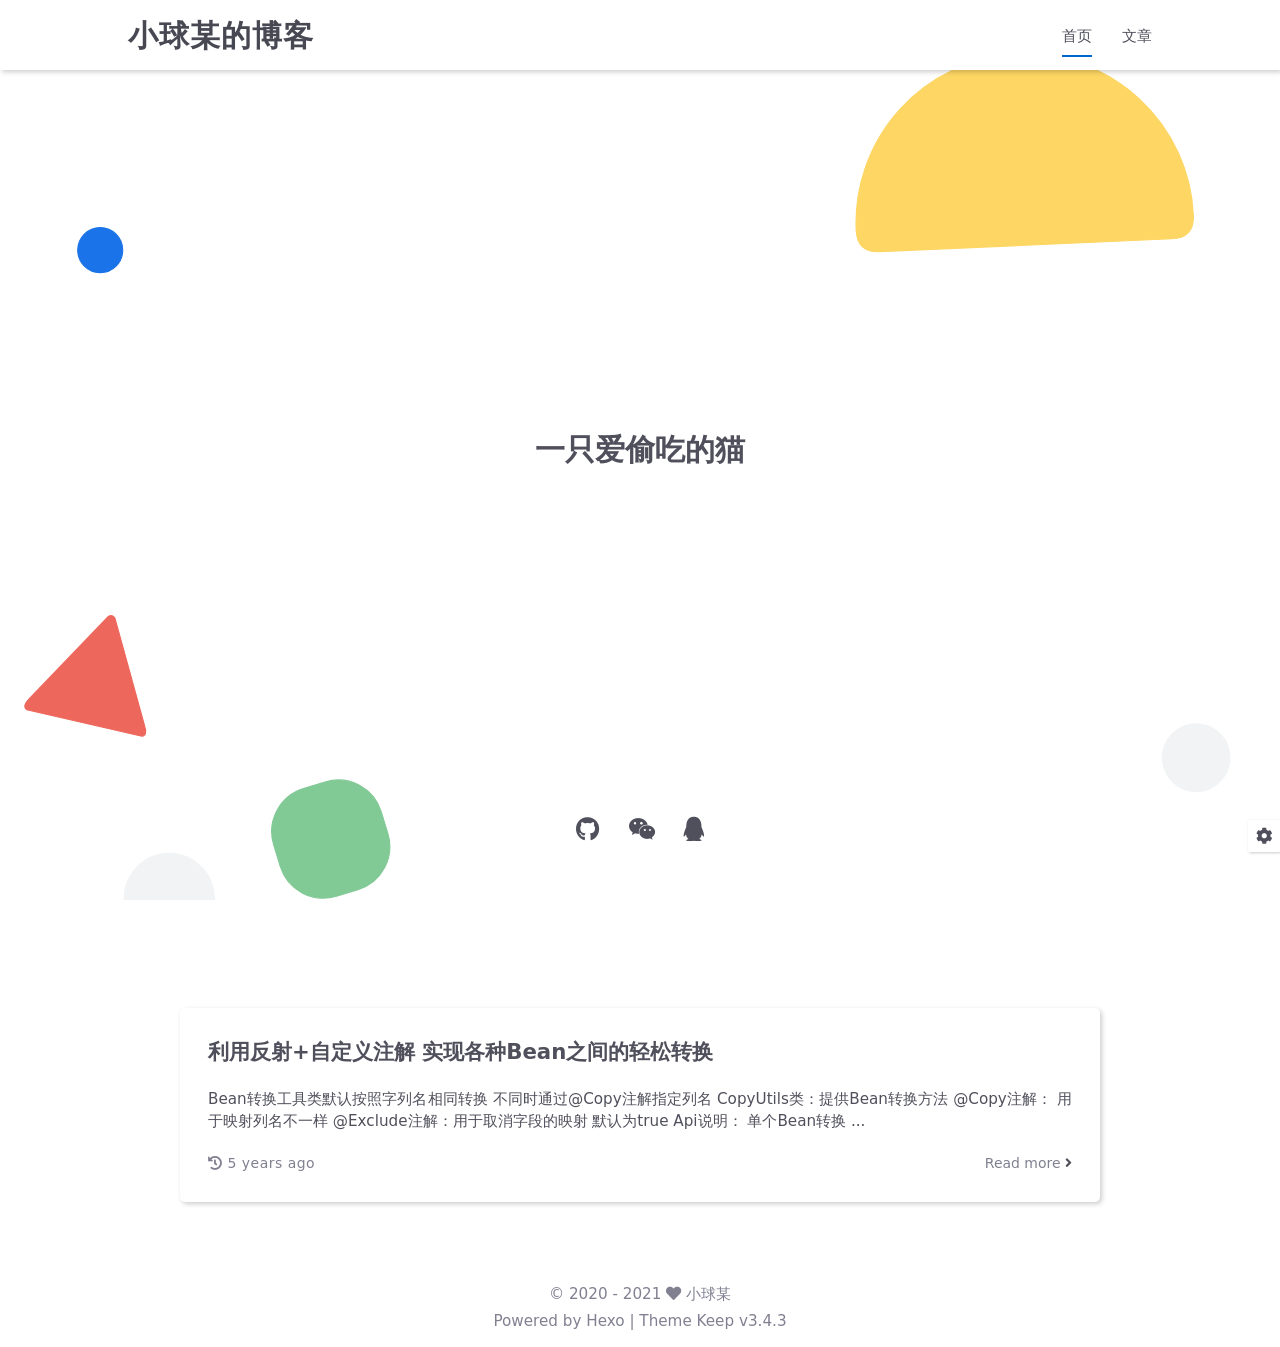
==== index.html @ 1d67d1b7 "Site updated: 2021-10-26 23:50:44" ====
<!DOCTYPE html>
<html lang="en">
<head>
    <meta charset="utf-8">
    <meta name="viewport" content="width=device-width, initial-scale=1, maximum-scale=1">
    <meta name="keywords" content="Hexo Theme Keep">
    <meta name="description" content="Hexo Theme Keep">
    <meta name="author" content="小球某">
    
    <title>
        
        小球某的博客
    </title>
    
<link rel="stylesheet" href="/css/style.css">

    <link rel="shortcut icon" href="/images/itang.svg">
    
<link rel="stylesheet" href="/css/font-awesome.min.css">

    <script id="hexo-configurations">
    let KEEP = window.KEEP || {};
    KEEP.hexo_config = {"hostname":"example.com","root":"/","language":"en"};
    KEEP.theme_config = {"toc":{"enable":false,"number":false,"expand_all":false,"init_open":false},"style":{"primary_color":"#0066CC","avatar":"/images/itang.svg","favicon":"/images/itang.svg","article_img_align":"left","left_side_width":"260px","content_max_width":"920px","hover":{"shadow":false,"scale":false},"first_screen":{"enable":true,"background_img":"/images/bg.svg","description":"一只爱偷吃的猫"},"scroll":{"progress_bar":{"enable":true},"percent":{"enable":true}}},"local_search":{"enable":false,"preload":false},"code_copy":{"enable":false,"style":"default"},"pjax":{"enable":false},"lazyload":{"enable":false},"version":"3.4.3"};
    KEEP.language_ago = {"second":"%s seconds ago","minute":"%s minutes ago","hour":"%s hours ago","day":"%s days ago","week":"%s weeks ago","month":"%s months ago","year":"%s years ago"};
  </script>
<meta name="generator" content="Hexo 5.4.0"></head>


<body>
<div class="progress-bar-container">
    
        <span class="scroll-progress-bar"></span>
    

    
</div>


<main class="page-container">

    
        <div class="first-screen-container flex-center fade-in-down-animation">
    <div class="content flex-center">
        <div class="description">
            一只爱偷吃的猫
        </div>
        
            <div class="s-icon-list">
                
                    
                        
                            <span class="s-icon-item github">
                                <a target="_blank" href="your GitHub URL">
                                    <i class="fab fa-github"></i>
                                </a>
                            </span>
                        
                    
                
                    
                        
                            <span class="s-icon-item weixin">
                                <a target="_blank" href="your WeChat QR-Code URL">
                                    <i class="fab fa-weixin"></i>
                                </a>
                            </span>
                        
                    
                
                    
                        
                            <span class="s-icon-item qq">
                                <a target="_blank" href="your QQ QR-Code URL">
                                    <i class="fab fa-qq"></i>
                                </a>
                            </span>
                        
                    
                
                    
                
                    
                
                    
                
                    
                
                    
                
            </div>
        
    </div>
</div>

    

    <div class="page-main-content">

        <div class="page-main-content-top">
            <header class="header-wrapper">

    <div class="header-content has-first-screen">
        <div class="left">
            
            <a class="logo-title" href="/">
                小球某的博客
            </a>
        </div>

        <div class="right">
            <div class="pc">
                <ul class="menu-list">
                    
                        <li class="menu-item">
                            <a class="active"
                               href="/"
                            >
                                首页
                            </a>
                        </li>
                    
                        <li class="menu-item">
                            <a class=""
                               href="/archives"
                            >
                                文章
                            </a>
                        </li>
                    
                    
                </ul>
            </div>
            <div class="mobile">
                
                <div class="icon-item menu-bar">
                    <div class="menu-bar-middle"></div>
                </div>
            </div>
        </div>
    </div>

    <div class="header-drawer">
        <ul class="drawer-menu-list">
            
                <li class="drawer-menu-item flex-center">
                    <a class="active"
                       href="/">首页</a>
                </li>
            
                <li class="drawer-menu-item flex-center">
                    <a class=""
                       href="/archives">文章</a>
                </li>
            
        </ul>
    </div>

    <div class="window-mask"></div>

</header>


        </div>

        <div class="page-main-content-middle">

            <div class="main-content">

                
                    <div class="home-content-container fade-in-down-animation">
    <ul class="home-article-list">
        
            <li class="home-article-item">

                

                <h3 class="home-article-title">
                    <a href="/2021/10/26/demo2/">
                        利用反射+自定义注解 实现各种Bean之间的轻松转换
                    </a>
                </h3>

                <div class="home-article-content markdown-body">
                    
                        Bean转换工具类默认按照字列名相同转换 不同时通过@Copy注解指定列名
CopyUtils类：提供Bean转换方法
@Copy注解： 用于映射列名不一样
@Exclude注解：用于取消字段的映射 默认为true

Api说明：
单个Bean转换 ...
                    
                </div>

                <div class="home-article-meta-info-container">
    <div class="home-article-meta-info">
        <span><i class="fas fa-history"></i>&nbsp;<span class="home-article-date" data-date="Tue Oct 26 2021 23:46:54 GMT+0800">2021-10-26</span></span>
        
        
    </div>

    <a href="/2021/10/26/demo2/">Read more&nbsp;<i class="fas fa-angle-right"></i></a>
</div>

            </li>
        
    </ul>

    <div class="home-paginator">
        <div class="paginator">
    

    
</div>

    </div>
</div>


                
            </div>

        </div>

        <div class="page-main-content-bottom">
            <footer class="footer">
    <div class="info-container">
        <div class="copyright-info info-item">
            &copy;
            
              <span>2020</span>
              -
            
            2021&nbsp;<i class="fas fa-heart icon-animate"></i>&nbsp;<a href="/">小球某</a>
        </div>
        
        <div class="theme-info info-item">
            Powered by <a target="_blank" href="https://hexo.io">Hexo</a>&nbsp;|&nbsp;Theme&nbsp;<a class="theme-version" target="_blank" href="https://github.com/XPoet/hexo-theme-keep">Keep v3.4.3</a>
        </div>
        
        
    </div>
</footer>

        </div>
    </div>

    

    <div class="right-bottom-side-tools">
        <div class="side-tools-container">
    <ul class="side-tools-list">
        <li class="tools-item tool-font-adjust-plus flex-center">
            <i class="fas fa-search-plus"></i>
        </li>

        <li class="tools-item tool-font-adjust-minus flex-center">
            <i class="fas fa-search-minus"></i>
        </li>

        <li class="tools-item tool-expand-width flex-center">
            <i class="fas fa-arrows-alt-h"></i>
        </li>

        <li class="tools-item tool-dark-light-toggle flex-center">
            <i class="fas fa-moon"></i>
        </li>

        <!-- rss -->
        

        

        <li class="tools-item tool-scroll-to-bottom flex-center">
            <i class="fas fa-arrow-down"></i>
        </li>
    </ul>

    <ul class="exposed-tools-list">
        <li class="tools-item tool-toggle-show flex-center">
            <i class="fas fa-cog fa-spin"></i>
        </li>
        
            <li class="tools-item tool-scroll-to-top flex-center">
                <i class="arrow-up fas fa-arrow-up"></i>
                <span class="percent"></span>
            </li>
        
    </ul>
</div>

    </div>

    

    <div class="image-viewer-container">
    <img src="">
</div>


    

</main>





<script src="/js/utils.js"></script>

<script src="/js/main.js"></script>

<script src="/js/header-shrink.js"></script>

<script src="/js/back2top.js"></script>

<script src="/js/dark-light-toggle.js"></script>








<div class="post-scripts">
    
</div>



</body>
</html>
---- css/style.css ----
:root {
  --background-color: #fff;
  --second-background-color: #f7f7f7;
  --primary-color: #06c;
  --first-text-color: #484853;
  --second-text-color: #4c4c57;
  --third-text-color: #808091;
  --fourth-text-color: #ededef;
  --default-text-color: #50505c;
  --border-color: #b3b3b3;
  --selection-color: #0075eb;
  --shadow-color: rgba(0,0,0,0.2);
  --shadow-hover-color: rgba(0,0,0,0.28);
  --scrollbar-color: #595967;
  --scroll-bar-bg-color: #e6e6e6;
  --link-color: #484853;
  --copyright-info-color: #c03;
  --avatar-background-color: #06c;
  --pjax-progress-bar-color: linear-gradient(45deg, #f10006, #ef5b00, #e59c01, #19ca05, #00cab5, #0264c8, #c303c3);
}
@media (prefers-color-scheme: light) {
  :root {
    --background-color: #fff;
    --second-background-color: #f7f7f7;
    --primary-color: #06c;
    --first-text-color: #484853;
    --second-text-color: #4c4c57;
    --third-text-color: #808091;
    --fourth-text-color: #ededef;
    --default-text-color: #50505c;
    --border-color: #b3b3b3;
    --selection-color: #0075eb;
    --shadow-color: rgba(0,0,0,0.2);
    --shadow-hover-color: rgba(0,0,0,0.28);
    --scrollbar-color: #595967;
    --scroll-bar-bg-color: #e6e6e6;
    --link-color: #484853;
    --copyright-info-color: #c03;
    --avatar-background-color: #06c;
    --pjax-progress-bar-color: linear-gradient(45deg, #f10006, #ef5b00, #e59c01, #19ca05, #00cab5, #0264c8, #c303c3);
  }
}
@media (prefers-color-scheme: dark) {
  :root {
    --background-color: #383940;
    --second-background-color: #32333a;
    --primary-color: #06c;
    --first-text-color: #d2d2d7;
    --second-text-color: #cbcbd1;
    --third-text-color: #9595a2;
    --fourth-text-color: #242429;
    --default-text-color: #bebec6;
    --border-color: #5c5e6a;
    --selection-color: #0075eb;
    --shadow-color: rgba(128,128,128,0.2);
    --shadow-hover-color: rgba(128,128,128,0.28);
    --scrollbar-color: #32333a;
    --scroll-bar-bg-color: #5c5e6a;
    --link-color: #c5c5cc;
    --copyright-info-color: #a30029;
    --avatar-background-color: #005cb8;
    --pjax-progress-bar-color: linear-gradient(45deg, #ea404a, #ea722f, #e9a71f, #67e559, #18ecec, #1b85f1, #ee1dee);
  }
}
.light-mode {
  --background-color: #fff;
  --second-background-color: #f7f7f7;
  --primary-color: #06c;
  --first-text-color: #484853;
  --second-text-color: #4c4c57;
  --third-text-color: #808091;
  --fourth-text-color: #ededef;
  --default-text-color: #50505c;
  --border-color: #b3b3b3;
  --selection-color: #0075eb;
  --shadow-color: rgba(0,0,0,0.2);
  --shadow-hover-color: rgba(0,0,0,0.28);
  --scrollbar-color: #595967;
  --scroll-bar-bg-color: #e6e6e6;
  --link-color: #484853;
  --copyright-info-color: #c03;
  --avatar-background-color: #06c;
  --pjax-progress-bar-color: linear-gradient(45deg, #f10006, #ef5b00, #e59c01, #19ca05, #00cab5, #0264c8, #c303c3);
}
.dark-mode {
  --background-color: #383940;
  --second-background-color: #32333a;
  --primary-color: #06c;
  --first-text-color: #d2d2d7;
  --second-text-color: #cbcbd1;
  --third-text-color: #9595a2;
  --fourth-text-color: #242429;
  --default-text-color: #bebec6;
  --border-color: #5c5e6a;
  --selection-color: #0075eb;
  --shadow-color: rgba(128,128,128,0.2);
  --shadow-hover-color: rgba(128,128,128,0.28);
  --scrollbar-color: #32333a;
  --scroll-bar-bg-color: #5c5e6a;
  --link-color: #c5c5cc;
  --copyright-info-color: #a30029;
  --avatar-background-color: #005cb8;
  --pjax-progress-bar-color: linear-gradient(45deg, #ea404a, #ea722f, #e9a71f, #67e559, #18ecec, #1b85f1, #ee1dee);
}
.fade-in-down-animation {
  animation-fill-mode: both;
  animation-duration: 1s;
  animation-name: fade-in-down;
}
.title-hover-animation {
  display: inline-block;
  position: relative;
  border-bottom: none;
  line-height: 1.3;
  vertical-align: top;
  color: var(--second-text-color);
}
.title-hover-animation::before {
  content: "";
  position: absolute;
  width: 100%;
  height: 2px;
  bottom: -4px;
  left: 0;
  background-color: var(--second-text-color);
  visibility: hidden;
  transform: scaleX(0);
  transition-property: color, background, box-shadow, border-color, visibility, transform;
  transition-delay: 0s, 0s, 0s, 0s, 0s, 0s;
  transition-duration: 0.2s, 0.2s, 0.2s, 0.2s, 0.2s, 0.2s;
  transition-timing-function: ease, ease, ease, ease, ease-in-out, ease-in-out;
}
.title-hover-animation:hover::before {
  visibility: visible;
  transform: scaleX(1);
}
@-moz-keyframes fade-in-down {
  0% {
    opacity: 0;
    transform: translateY(-50px);
  }
  100% {
    opacity: 1;
    transform: translateY(0);
  }
}
@-webkit-keyframes fade-in-down {
  0% {
    opacity: 0;
    transform: translateY(-50px);
  }
  100% {
    opacity: 1;
    transform: translateY(0);
  }
}
@-o-keyframes fade-in-down {
  0% {
    opacity: 0;
    transform: translateY(-50px);
  }
  100% {
    opacity: 1;
    transform: translateY(0);
  }
}
@keyframes fade-in-down {
  0% {
    opacity: 0;
    transform: translateY(-50px);
  }
  100% {
    opacity: 1;
    transform: translateY(0);
  }
}
@-moz-keyframes icon-animate {
  0%, 100% {
    transform: scale(1);
  }
  10%, 30% {
    transform: scale(0.88);
  }
  20%, 40%, 60%, 80% {
    transform: scale(1.08);
  }
  50%, 70% {
    transform: scale(1.08);
  }
}
@-webkit-keyframes icon-animate {
  0%, 100% {
    transform: scale(1);
  }
  10%, 30% {
    transform: scale(0.88);
  }
  20%, 40%, 60%, 80% {
    transform: scale(1.08);
  }
  50%, 70% {
    transform: scale(1.08);
  }
}
@-o-keyframes icon-animate {
  0%, 100% {
    transform: scale(1);
  }
  10%, 30% {
    transform: scale(0.88);
  }
  20%, 40%, 60%, 80% {
    transform: scale(1.08);
  }
  50%, 70% {
    transform: scale(1.08);
  }
}
@keyframes icon-animate {
  0%, 100% {
    transform: scale(1);
  }
  10%, 30% {
    transform: scale(0.88);
  }
  20%, 40%, 60%, 80% {
    transform: scale(1.08);
  }
  50%, 70% {
    transform: scale(1.08);
  }
}
* {
  transition-property: color, background, box-shadow, border-color;
  transition-delay: 0s, 0s, 0s, 0s;
  transition-duration: 0.2s, 0.2s, 0.2s, 0.2s;
  transition-timing-function: ease, ease, ease, ease;
}
*::-webkit-scrollbar {
  width: 6px;
  height: 6px;
  transition: all 0.2s ease;
}
*::-webkit-scrollbar-thumb {
  background: var(--scrollbar-color);
  border-radius: 1px;
}
*::-webkit-scrollbar-track {
  background: var(--scroll-bar-bg-color);
}
html,
body {
  position: relative;
  width: 100%;
  height: 100%;
  margin: 0;
  padding: 0;
  color: var(--default-text-color);
  background: var(--background-color);
  font-family: Optima-Regular, Optima, -apple-system, system-ui, Segoe UI, Roboto, Ubuntu, Cantarell, Noto Sans, sans-serif, BlinkMacSystemFont, Helvetica Neue, PingFang SC, Hiragino Sans GB, Microsoft YaHei, Arial;
  font-weight: 400;
  font-size: 15.2px;
  line-height: 22px;
}
html::-webkit-scrollbar,
body::-webkit-scrollbar {
  width: 8px;
  height: 8px;
}
@media (max-width: 780px) {
  html,
  body {
    font-size: 14.591999999999999px;
    line-height: 21.119999999999997px;
  }
}
@media (max-width: 500px) {
  html,
  body {
    font-size: 13.68px;
    line-height: 19.8px;
  }
}
::selection {
  background: var(--selection-color);
  color: #fff;
}
ul,
ol,
li {
  padding: 0;
  margin: 0;
  list-style: none;
}
a {
  text-decoration: none;
  color: var(--default-text-color);
}
a i,
a span {
  color: var(--default-text-color);
}
a:hover,
a:active {
  text-decoration: none !important;
  color: var(--primary-color);
}
a:hover i,
a:active i,
a:hover span,
a:active span {
  color: var(--primary-color);
}
img[lazyload] {
  padding: 10px;
  margin: 20px auto !important;
  cursor: not-allowed;
  pointer-events: none;
}
button {
  padding: 0;
  margin: 0;
  border: 0;
  outline: none;
  cursor: pointer;
  background: transparent;
}
.btn {
  display: inline-block;
  position: relative;
  text-align: center;
  cursor: pointer;
  white-space: nowrap;
  border-radius: 5px;
  padding: 8px 16px;
  background: var(--background-color);
  box-shadow: 2px 2px 5px var(--shadow-color);
  transition-property: color, background, box-shadow, border-color, transform;
  transition-delay: 0s, 0s, 0s, 0s, 0s;
  transition-duration: 0.2s, 0.2s, 0.2s, 0.2s, 0.2s;
  transition-timing-function: ease, ease, ease, ease, linear;
}
.btn:hover {
  color: var(--background-color);
  background: var(--primary-color);
}
.flex-center {
  display: flex;
  justify-content: center;
  align-items: center;
}
.clear {
  clear: both;
}
.markdown-body {
  font-size: 1rem;
}
.markdown-body blockquote {
  box-sizing: border-box;
  border-left: 5px solid var(--default-text-color);
  margin: 20px 0;
  color: var(--default-text-color);
  background: var(--second-background-color);
}
.markdown-body blockquote p,
.markdown-body blockquote ul,
.markdown-body blockquote ol {
  padding: 5px 5px 5px 10px;
}
.markdown-body p {
  line-height: 2;
  color: var(--default-text-color);
}
.markdown-body a {
  position: relative;
  outline: 0;
  text-decoration: none;
  overflow-wrap: break-word;
  cursor: pointer;
  border-bottom: 1px solid var(--third-text-color);
  box-sizing: border-box;
  padding-bottom: 2px;
}
.markdown-body a .fas,
.markdown-body a .far,
.markdown-body a fab {
  margin: 0 2px 0 6px;
  position: relative;
  color: var(--third-text-color);
  font-size: 0.88rem;
}
.markdown-body a:hover {
  text-decoration: underline;
}
.markdown-body a:hover::after {
  background: var(--primary-color);
}
.markdown-body strong {
  color: var(--default-text-color);
}
.markdown-body em {
  color: var(--default-text-color);
}
.markdown-body ul > li,
.markdown-body ol > li {
  margin-left: 16px;
  line-height: 2rem;
}
.markdown-body ul li {
  list-style: disc;
}
.markdown-body ul li ul li {
  list-style: circle;
}
.markdown-body ul li ul li ul li {
  list-style: square;
}
.markdown-body ol li {
  list-style: decimal;
}
.markdown-body ol li ol li {
  list-style: upper-alpha;
}
.markdown-body ol li ol li ol li {
  list-style: upper-roman;
}
.markdown-body li {
  color: var(--default-text-color);
}
.markdown-body h1,
.markdown-body h2,
.markdown-body h3,
.markdown-body h4,
.markdown-body h5,
.markdown-body h6 {
  color: var(--second-text-color);
  line-height: 1.5;
}
@media (max-width: 780px) {
  .markdown-body h1,
  .markdown-body h2,
  .markdown-body h3,
  .markdown-body h4,
  .markdown-body h5,
  .markdown-body h6 {
    line-height: 1.25;
  }
}
.markdown-body h1 {
  font-size: 1.8rem;
  font-weight: 600;
}
@media (max-width: 780px) {
  .markdown-body h1 {
    font-size: 1.7rem;
  }
}
.markdown-body h2 {
  font-size: 1.7rem;
  font-weight: 600;
}
@media (max-width: 780px) {
  .markdown-body h2 {
    font-size: 1.6rem;
  }
}
.markdown-body h3 {
  font-size: 1.6rem;
  font-weight: 550;
}
@media (max-width: 780px) {
  .markdown-body h3 {
    font-size: 1.5rem;
  }
}
.markdown-body h4 {
  font-size: 1.5rem;
  font-weight: 550;
}
@media (max-width: 780px) {
  .markdown-body h4 {
    font-size: 1.4rem;
  }
}
.markdown-body h5 {
  font-size: 1.28rem;
  font-weight: 500;
}
@media (max-width: 780px) {
  .markdown-body h5 {
    font-size: 1.18rem;
  }
}
.markdown-body h6 {
  font-size: 1.2rem;
  font-weight: 500;
  line-height: 1.2;
}
@media (max-width: 780px) {
  .markdown-body h6 {
    font-size: 1.1rem;
    line-height: 1.1;
  }
}
.markdown-body img {
  box-sizing: border-box;
  max-width: 100%;
  cursor: zoom-in;
  display: block;
  box-shadow: 0 0 2px var(--shadow-color);
  transition-property: color, background, box-shadow, border-color, padding, margin;
  transition-delay: 0s, 0s, 0s, 0s, 0s, 0s;
  transition-duration: 0.2s, 0.2s, 0.2s, 0.2s, 0.2s, 0.2s;
  transition-timing-function: ease, ease, ease, ease, linear, linear;
  margin: 10px 0 2px;
}
.markdown-body > table {
  border-spacing: 0;
  border-collapse: collapse;
  width: 100%;
  overflow: auto;
}
.markdown-body > table td,
.markdown-body > table th {
  padding: 0;
}
.markdown-body > table th {
  font-weight: 600;
}
.markdown-body > table td,
.markdown-body > table th {
  padding: 6px 13px;
  border: 1px solid var(--border-color);
}
.markdown-body > table tr {
  background-color: var(--background-color);
  border: 1px solid var(--fourth-text-color);
}
.markdown-body > table tr:nth-child(2n) {
  background-color: var(--second-background-color);
}
:root {
  --background-color: #fff;
  --second-background-color: #f7f7f7;
  --primary-color: #06c;
  --first-text-color: #484853;
  --second-text-color: #4c4c57;
  --third-text-color: #808091;
  --fourth-text-color: #ededef;
  --default-text-color: #50505c;
  --border-color: #b3b3b3;
  --selection-color: #0075eb;
  --shadow-color: rgba(0,0,0,0.2);
  --shadow-hover-color: rgba(0,0,0,0.28);
  --scrollbar-color: #595967;
  --scroll-bar-bg-color: #e6e6e6;
  --link-color: #484853;
  --copyright-info-color: #c03;
  --avatar-background-color: #06c;
  --pjax-progress-bar-color: linear-gradient(45deg, #f10006, #ef5b00, #e59c01, #19ca05, #00cab5, #0264c8, #c303c3);
}
@media (prefers-color-scheme: light) {
  :root {
    --background-color: #fff;
    --second-background-color: #f7f7f7;
    --primary-color: #06c;
    --first-text-color: #484853;
    --second-text-color: #4c4c57;
    --third-text-color: #808091;
    --fourth-text-color: #ededef;
    --default-text-color: #50505c;
    --border-color: #b3b3b3;
    --selection-color: #0075eb;
    --shadow-color: rgba(0,0,0,0.2);
    --shadow-hover-color: rgba(0,0,0,0.28);
    --scrollbar-color: #595967;
    --scroll-bar-bg-color: #e6e6e6;
    --link-color: #484853;
    --copyright-info-color: #c03;
    --avatar-background-color: #06c;
    --pjax-progress-bar-color: linear-gradient(45deg, #f10006, #ef5b00, #e59c01, #19ca05, #00cab5, #0264c8, #c303c3);
  }
}
@media (prefers-color-scheme: dark) {
  :root {
    --background-color: #383940;
    --second-background-color: #32333a;
    --primary-color: #06c;
    --first-text-color: #d2d2d7;
    --second-text-color: #cbcbd1;
    --third-text-color: #9595a2;
    --fourth-text-color: #242429;
    --default-text-color: #bebec6;
    --border-color: #5c5e6a;
    --selection-color: #0075eb;
    --shadow-color: rgba(128,128,128,0.2);
    --shadow-hover-color: rgba(128,128,128,0.28);
    --scrollbar-color: #32333a;
    --scroll-bar-bg-color: #5c5e6a;
    --link-color: #c5c5cc;
    --copyright-info-color: #a30029;
    --avatar-background-color: #005cb8;
    --pjax-progress-bar-color: linear-gradient(45deg, #ea404a, #ea722f, #e9a71f, #67e559, #18ecec, #1b85f1, #ee1dee);
  }
}
.light-mode {
  --background-color: #fff;
  --second-background-color: #f7f7f7;
  --primary-color: #06c;
  --first-text-color: #484853;
  --second-text-color: #4c4c57;
  --third-text-color: #808091;
  --fourth-text-color: #ededef;
  --default-text-color: #50505c;
  --border-color: #b3b3b3;
  --selection-color: #0075eb;
  --shadow-color: rgba(0,0,0,0.2);
  --shadow-hover-color: rgba(0,0,0,0.28);
  --scrollbar-color: #595967;
  --scroll-bar-bg-color: #e6e6e6;
  --link-color: #484853;
  --copyright-info-color: #c03;
  --avatar-background-color: #06c;
  --pjax-progress-bar-color: linear-gradient(45deg, #f10006, #ef5b00, #e59c01, #19ca05, #00cab5, #0264c8, #c303c3);
}
.dark-mode {
  --background-color: #383940;
  --second-background-color: #32333a;
  --primary-color: #06c;
  --first-text-color: #d2d2d7;
  --second-text-color: #cbcbd1;
  --third-text-color: #9595a2;
  --fourth-text-color: #242429;
  --default-text-color: #bebec6;
  --border-color: #5c5e6a;
  --selection-color: #0075eb;
  --shadow-color: rgba(128,128,128,0.2);
  --shadow-hover-color: rgba(128,128,128,0.28);
  --scrollbar-color: #32333a;
  --scroll-bar-bg-color: #5c5e6a;
  --link-color: #c5c5cc;
  --copyright-info-color: #a30029;
  --avatar-background-color: #005cb8;
  --pjax-progress-bar-color: linear-gradient(45deg, #ea404a, #ea722f, #e9a71f, #67e559, #18ecec, #1b85f1, #ee1dee);
}
:root {
  --code-foreground: #535360;
  --code-background: #f2f2f2;
  --highlight-background: #fafafa;
  --highlight-foreground: #535360;
  --highlight-comment: #8e908c;
  --highlight-red: #c82829;
  --highlight-orange: #f5871f;
  --highlight-yellow: #eab700;
  --highlight-green: #718c00;
  --highlight-aqua: #3e999f;
  --highlight-blue: #4271ae;
  --highlight-purple: #8959a8;
  --highlight-gutter-color: #585865;
  --highlight-gutter-bg-color: #f2f2f2;
}
@media (prefers-color-scheme: light) {
  :root {
    --code-foreground: #535360;
    --code-background: #f2f2f2;
    --highlight-background: #fafafa;
    --highlight-foreground: #535360;
    --highlight-comment: #8e908c;
    --highlight-red: #c82829;
    --highlight-orange: #f5871f;
    --highlight-yellow: #eab700;
    --highlight-green: #718c00;
    --highlight-aqua: #3e999f;
    --highlight-blue: #4271ae;
    --highlight-purple: #8959a8;
    --highlight-gutter-color: #585865;
    --highlight-gutter-bg-color: #f2f2f2;
  }
}
@media (prefers-color-scheme: dark) {
  :root {
    --code-foreground: #bfbfc7;
    --code-background: #32333a;
    --highlight-background: #34343b;
    --highlight-foreground: #bfbfc7;
    --highlight-comment: #969896;
    --highlight-red: #c66;
    --highlight-orange: #de935f;
    --highlight-yellow: #f0c674;
    --highlight-green: #b5bd68;
    --highlight-aqua: #8abeb7;
    --highlight-blue: #81a2be;
    --highlight-purple: #b294bb;
    --highlight-gutter-color: #c1c1c9;
    --highlight-gutter-bg-color: #32333a;
  }
}
.light-mode {
  --code-foreground: #535360;
  --code-background: #f2f2f2;
  --highlight-background: #fafafa;
  --highlight-foreground: #535360;
  --highlight-comment: #8e908c;
  --highlight-red: #c82829;
  --highlight-orange: #f5871f;
  --highlight-yellow: #eab700;
  --highlight-green: #718c00;
  --highlight-aqua: #3e999f;
  --highlight-blue: #4271ae;
  --highlight-purple: #8959a8;
  --highlight-gutter-color: #585865;
  --highlight-gutter-bg-color: #f2f2f2;
}
.dark-mode {
  --code-foreground: #bfbfc7;
  --code-background: #32333a;
  --highlight-background: #34343b;
  --highlight-foreground: #bfbfc7;
  --highlight-comment: #969896;
  --highlight-red: #c66;
  --highlight-orange: #de935f;
  --highlight-yellow: #f0c674;
  --highlight-green: #b5bd68;
  --highlight-aqua: #8abeb7;
  --highlight-blue: #81a2be;
  --highlight-purple: #b294bb;
  --highlight-gutter-color: #c1c1c9;
  --highlight-gutter-bg-color: #32333a;
}
pre,
.highlight {
  overflow: auto;
  margin: 20px 0;
  padding: 0;
  font-size: 0.96rem;
  line-height: 1.5rem;
  color: var(--highlight-foreground);
  background: var(--highlight-background);
}
pre,
code {
  font-family: "Source Code Pro", consolas, Menlo;
}
code {
  padding: 5px;
  word-wrap: break-word;
  border-radius: 2px;
  font-size: 0.96rem;
  color: var(--code-foreground);
  background: var(--code-background);
}
pre {
  padding: 10px;
}
pre code {
  padding: 0;
  color: var(--highlight-foreground);
  background: none;
  text-shadow: none;
}
.highlight {
  border-radius: 1px;
}
.highlight pre {
  border: none;
  margin: 0;
  padding: 10px 0;
}
.highlight table {
  margin: 0;
  width: auto;
  border: none;
  border-spacing: unset;
}
.highlight td {
  border: none;
  padding: 0;
}
.highlight figcaption {
  font-size: 1rem;
  color: var(--highlight-foreground);
  line-height: 1rem;
  margin-bottom: 1rem;
}
.highlight figcaption a {
  float: right;
  color: var(--highlight-foreground);
}
.highlight figcaption a:hover {
  border-bottom-color: var(--highlight-foreground);
}
.highlight .gutter pre {
  padding-left: 10px;
  padding-right: 10px;
  color: var(--highlight-gutter-color);
  text-align: center;
  background-color: var(--highlight-gutter-bg-color);
}
.highlight .code pre {
  width: 100%;
  padding-left: 10px;
  padding-right: 10px;
  background-color: var(--highlight-background);
}
.highlight .line {
  height: 20px;
  color: var(--default-text-color);
}
.highlight .line .attr {
  color: var(--default-text-color);
}
.highlight .line .string {
  color: var(--default-text-color);
}
.gutter {
  -webkit-user-select: none;
  -moz-user-select: none;
  -ms-user-select: none;
  user-select: none;
}
.gist table {
  width: auto;
}
.gist table td {
  border: none;
}
pre .deletion {
  background: var(--highlight-deletion);
}
pre .addition {
  background: var(--highlight-addition);
}
pre .meta {
  color: var(--highlight-purple);
}
pre .comment {
  color: var(--highlight-comment);
}
pre .variable,
pre .attribute,
pre .tag,
pre .regexp,
pre .ruby .constant,
pre .xml .tag .title,
pre .xml .pi,
pre .xml .doctype,
pre .html .doctype,
pre .css .id,
pre .css .class,
pre .css .pseudo {
  color: var(--highlight-red);
}
pre .number,
pre .preprocessor,
pre .built_in,
pre .literal,
pre .params,
pre .constant,
pre .command {
  color: var(--highlight-orange);
}
pre .ruby .class .title,
pre .css .rules .attribute,
pre .string,
pre .value,
pre .inheritance,
pre .header,
pre .ruby .symbol,
pre .xml .cdata,
pre .special,
pre .number,
pre .formula {
  color: var(--highlight-green);
}
pre .title,
pre .css .hexcolor {
  color: var(--highlight-aqua);
}
pre .function,
pre .python .decorator,
pre .python .title,
pre .ruby .function .title,
pre .ruby .title .keyword,
pre .perl .sub,
pre .javascript .title,
pre .coffeescript .title {
  color: var(--highlight-blue);
}
pre .keyword,
pre .javascript .function {
  color: var(--highlight-purple);
}
.highlight-container {
  position: relative;
}
.highlight-container:hover .copy-btn,
.highlight-container .copy-btn:focus {
  opacity: 1;
}
.copy-btn {
  cursor: pointer;
  display: inline-block;
  font-weight: bold;
  line-height: 1.8;
  opacity: 0;
  outline: 0;
  padding: 2px 6px;
  position: absolute;
  vertical-align: middle;
  white-space: nowrap;
  font-size: 1rem;
  color: var(--default-text-color);
  -moz-user-select: none;
  -ms-user-select: none;
  -webkit-user-select: none;
  user-select: none;
  transition-property: color, background, box-shadow, border-color, opacity;
  transition-delay: 0s, 0s, 0s, 0s, 0s;
  transition-duration: 0.2s, 0.2s, 0.2s, 0.2s, 0.2s;
  transition-timing-function: ease, ease, ease, ease, ease-in-out;
  background: var(--background-color);
  border: 0;
  right: 0;
  top: 0;
}
:root {
  --background-color: #fff;
  --second-background-color: #f7f7f7;
  --primary-color: #06c;
  --first-text-color: #484853;
  --second-text-color: #4c4c57;
  --third-text-color: #808091;
  --fourth-text-color: #ededef;
  --default-text-color: #50505c;
  --border-color: #b3b3b3;
  --selection-color: #0075eb;
  --shadow-color: rgba(0,0,0,0.2);
  --shadow-hover-color: rgba(0,0,0,0.28);
  --scrollbar-color: #595967;
  --scroll-bar-bg-color: #e6e6e6;
  --link-color: #484853;
  --copyright-info-color: #c03;
  --avatar-background-color: #06c;
  --pjax-progress-bar-color: linear-gradient(45deg, #f10006, #ef5b00, #e59c01, #19ca05, #00cab5, #0264c8, #c303c3);
}
@media (prefers-color-scheme: light) {
  :root {
    --background-color: #fff;
    --second-background-color: #f7f7f7;
    --primary-color: #06c;
    --first-text-color: #484853;
    --second-text-color: #4c4c57;
    --third-text-color: #808091;
    --fourth-text-color: #ededef;
    --default-text-color: #50505c;
    --border-color: #b3b3b3;
    --selection-color: #0075eb;
    --shadow-color: rgba(0,0,0,0.2);
    --shadow-hover-color: rgba(0,0,0,0.28);
    --scrollbar-color: #595967;
    --scroll-bar-bg-color: #e6e6e6;
    --link-color: #484853;
    --copyright-info-color: #c03;
    --avatar-background-color: #06c;
    --pjax-progress-bar-color: linear-gradient(45deg, #f10006, #ef5b00, #e59c01, #19ca05, #00cab5, #0264c8, #c303c3);
  }
}
@media (prefers-color-scheme: dark) {
  :root {
    --background-color: #383940;
    --second-background-color: #32333a;
    --primary-color: #06c;
    --first-text-color: #d2d2d7;
    --second-text-color: #cbcbd1;
    --third-text-color: #9595a2;
    --fourth-text-color: #242429;
    --default-text-color: #bebec6;
    --border-color: #5c5e6a;
    --selection-color: #0075eb;
    --shadow-color: rgba(128,128,128,0.2);
    --shadow-hover-color: rgba(128,128,128,0.28);
    --scrollbar-color: #32333a;
    --scroll-bar-bg-color: #5c5e6a;
    --link-color: #c5c5cc;
    --copyright-info-color: #a30029;
    --avatar-background-color: #005cb8;
    --pjax-progress-bar-color: linear-gradient(45deg, #ea404a, #ea722f, #e9a71f, #67e559, #18ecec, #1b85f1, #ee1dee);
  }
}
.light-mode {
  --background-color: #fff;
  --second-background-color: #f7f7f7;
  --primary-color: #06c;
  --first-text-color: #484853;
  --second-text-color: #4c4c57;
  --third-text-color: #808091;
  --fourth-text-color: #ededef;
  --default-text-color: #50505c;
  --border-color: #b3b3b3;
  --selection-color: #0075eb;
  --shadow-color: rgba(0,0,0,0.2);
  --shadow-hover-color: rgba(0,0,0,0.28);
  --scrollbar-color: #595967;
  --scroll-bar-bg-color: #e6e6e6;
  --link-color: #484853;
  --copyright-info-color: #c03;
  --avatar-background-color: #06c;
  --pjax-progress-bar-color: linear-gradient(45deg, #f10006, #ef5b00, #e59c01, #19ca05, #00cab5, #0264c8, #c303c3);
}
.dark-mode {
  --background-color: #383940;
  --second-background-color: #32333a;
  --primary-color: #06c;
  --first-text-color: #d2d2d7;
  --second-text-color: #cbcbd1;
  --third-text-color: #9595a2;
  --fourth-text-color: #242429;
  --default-text-color: #bebec6;
  --border-color: #5c5e6a;
  --selection-color: #0075eb;
  --shadow-color: rgba(128,128,128,0.2);
  --shadow-hover-color: rgba(128,128,128,0.28);
  --scrollbar-color: #32333a;
  --scroll-bar-bg-color: #5c5e6a;
  --link-color: #c5c5cc;
  --copyright-info-color: #a30029;
  --avatar-background-color: #005cb8;
  --pjax-progress-bar-color: linear-gradient(45deg, #ea404a, #ea722f, #e9a71f, #67e559, #18ecec, #1b85f1, #ee1dee);
}
:root {
  --code-foreground: #535360;
  --code-background: #f2f2f2;
  --highlight-background: #fafafa;
  --highlight-foreground: #535360;
  --highlight-comment: #8e908c;
  --highlight-red: #c82829;
  --highlight-orange: #f5871f;
  --highlight-yellow: #eab700;
  --highlight-green: #718c00;
  --highlight-aqua: #3e999f;
  --highlight-blue: #4271ae;
  --highlight-purple: #8959a8;
  --highlight-gutter-color: #585865;
  --highlight-gutter-bg-color: #f2f2f2;
}
@media (prefers-color-scheme: light) {
  :root {
    --code-foreground: #535360;
    --code-background: #f2f2f2;
    --highlight-background: #fafafa;
    --highlight-foreground: #535360;
    --highlight-comment: #8e908c;
    --highlight-red: #c82829;
    --highlight-orange: #f5871f;
    --highlight-yellow: #eab700;
    --highlight-green: #718c00;
    --highlight-aqua: #3e999f;
    --highlight-blue: #4271ae;
    --highlight-purple: #8959a8;
    --highlight-gutter-color: #585865;
    --highlight-gutter-bg-color: #f2f2f2;
  }
}
@media (prefers-color-scheme: dark) {
  :root {
    --code-foreground: #bfbfc7;
    --code-background: #32333a;
    --highlight-background: #34343b;
    --highlight-foreground: #bfbfc7;
    --highlight-comment: #969896;
    --highlight-red: #c66;
    --highlight-orange: #de935f;
    --highlight-yellow: #f0c674;
    --highlight-green: #b5bd68;
    --highlight-aqua: #8abeb7;
    --highlight-blue: #81a2be;
    --highlight-purple: #b294bb;
    --highlight-gutter-color: #c1c1c9;
    --highlight-gutter-bg-color: #32333a;
  }
}
.light-mode {
  --code-foreground: #535360;
  --code-background: #f2f2f2;
  --highlight-background: #fafafa;
  --highlight-foreground: #535360;
  --highlight-comment: #8e908c;
  --highlight-red: #c82829;
  --highlight-orange: #f5871f;
  --highlight-yellow: #eab700;
  --highlight-green: #718c00;
  --highlight-aqua: #3e999f;
  --highlight-blue: #4271ae;
  --highlight-purple: #8959a8;
  --highlight-gutter-color: #585865;
  --highlight-gutter-bg-color: #f2f2f2;
}
.dark-mode {
  --code-foreground: #bfbfc7;
  --code-background: #32333a;
  --highlight-background: #34343b;
  --highlight-foreground: #bfbfc7;
  --highlight-comment: #969896;
  --highlight-red: #c66;
  --highlight-orange: #de935f;
  --highlight-yellow: #f0c674;
  --highlight-green: #b5bd68;
  --highlight-aqua: #8abeb7;
  --highlight-blue: #81a2be;
  --highlight-purple: #b294bb;
  --highlight-gutter-color: #c1c1c9;
  --highlight-gutter-bg-color: #32333a;
}
.page-container {
  position: relative;
  box-sizing: border-box;
  width: 100%;
  height: auto;
  background: var(--background-color);
  transition-property: color, background, box-shadow, border-color, padding-left;
  transition-delay: 0s, 0s, 0s, 0s, 0s;
  transition-duration: 0.2s, 0.2s, 0.2s, 0.2s, 0.3s;
  transition-timing-function: ease, ease, ease, ease, ease-out;
}
@media (max-width: 780px) {
  .page-container {
    padding-left: 0 !important;
  }
}
.page-container .page-main-content {
  padding-top: 70px;
  position: relative;
}
.header-shrink .page-container .page-main-content {
  padding-top: 50.4px;
}
@media (max-width: 780px) {
  .header-shrink .page-container .page-main-content {
    padding-top: 45.36px;
  }
}
@media (max-width: 500px) {
  .header-shrink .page-container .page-main-content {
    padding-top: 40.32px;
  }
}
@media (max-width: 780px) {
  .page-container .page-main-content {
    padding-top: 63px;
  }
}
@media (max-width: 500px) {
  .page-container .page-main-content {
    padding-top: 56px;
  }
}
.page-container .page-main-content .page-main-content-top {
  position: fixed;
  top: 0;
  right: 0;
  width: 100%;
  height: 70px;
  z-index: 1005;
  box-sizing: border-box;
  transition-property: color, background, box-shadow, border-color, transform, padding-left, height;
  transition-delay: 0s, 0s, 0s, 0s, 0s, 0s, 0s;
  transition-duration: 0.2s, 0.2s, 0.2s, 0.2s, 0.3s, 0.2s, 0.2s;
  transition-timing-function: ease, ease, ease, ease, ease-out, linear, ease;
}
.page-container .page-main-content .page-main-content-top.hide {
  transform: translateY(-105%);
}
.header-shrink .page-container .page-main-content .page-main-content-top {
  height: 50.4px;
}
@media (max-width: 780px) {
  .header-shrink .page-container .page-main-content .page-main-content-top {
    height: 45.36px;
  }
}
@media (max-width: 500px) {
  .header-shrink .page-container .page-main-content .page-main-content-top {
    height: 40.32px;
  }
}
@media (max-width: 780px) {
  .page-container .page-main-content .page-main-content-top {
    height: 63px;
    padding-left: 0 !important;
  }
}
@media (max-width: 500px) {
  .page-container .page-main-content .page-main-content-top {
    height: 56px;
  }
}
.page-container .page-main-content .page-main-content-middle {
  box-sizing: border-box;
  width: 100%;
  display: flex;
  justify-content: center;
  padding: 38px 0;
}
@media (max-width: 780px) {
  .page-container .page-main-content .page-main-content-middle {
    padding: 30.400000000000002px 0;
  }
}
@media (max-width: 500px) {
  .page-container .page-main-content .page-main-content-middle {
    padding: 22.8px 0;
  }
}
.page-container .page-main-content .page-main-content-middle .main-content {
  position: relative;
  box-sizing: border-box;
  width: 80%;
  max-width: 920px;
  height: 100%;
}
@media (max-width: 780px) {
  .page-container .page-main-content .page-main-content-middle .main-content {
    width: 86%;
  }
}
@media (max-width: 500px) {
  .page-container .page-main-content .page-main-content-middle .main-content {
    width: 90%;
  }
}
.page-container .page-main-content .page-main-content-bottom {
  width: 100%;
}
.page-container .page-aside {
  position: fixed;
  top: 0;
  bottom: 0;
  left: -260px;
  width: 260px;
  height: 100%;
  z-index: 1006;
  overflow-y: auto;
  padding: 20px;
  box-sizing: border-box;
  background: var(--background-color);
  box-shadow: 2px 2px 5px var(--shadow-color);
  transition-property: color, background, box-shadow, border-color, left, transform;
  transition-delay: 0s, 0s, 0s, 0s, 0s, 0s;
  transition-duration: 0.2s, 0.2s, 0.2s, 0.2s, 0.3s, 0.2s;
  transition-timing-function: ease, ease, ease, ease, ease-out, linear;
}
@media (max-width: 780px) {
  .page-container .page-aside {
    left: 0 !important;
    display: none !important;
  }
}
.page-container .post-tools {
  position: fixed;
  top: 108px;
  right: 38px;
  transition-property: color, background, box-shadow, border-color, top;
  transition-delay: 0s, 0s, 0s, 0s, 0s;
  transition-duration: 0.2s, 0.2s, 0.2s, 0.2s, 0.2s;
  transition-timing-function: ease, ease, ease, ease, ease;
}
.header-shrink .page-container .post-tools {
  top: 88.4px;
}
@media (max-width: 780px) {
  .header-shrink .page-container .post-tools {
    top: 83.36px;
  }
}
@media (max-width: 500px) {
  .header-shrink .page-container .post-tools {
    top: 78.32px;
  }
}
@media (max-width: 780px) {
  .page-container .post-tools {
    top: 101px;
    right: 10px;
    transform: scale(0.82);
    transform-origin: right top;
  }
}
@media (max-width: 500px) {
  .page-container .post-tools {
    top: 94px;
    right: 5px;
    transform: scale(0.72);
  }
}
.page-container .right-bottom-side-tools {
  position: fixed;
  bottom: 5%;
  right: 0;
}
.search-pop-overlay {
  position: fixed;
  display: flex;
  height: 100%;
  width: 100%;
  left: 0;
  top: 0;
  background: rgba(0,0,0,0);
  visibility: hidden;
  z-index: 1008;
  transition-property: color, background, box-shadow, border-color, visibility, background;
  transition-delay: 0s, 0s, 0s, 0s, 0s, 0s;
  transition-duration: 0.2s, 0.2s, 0.2s, 0.2s, 0.3s, 0.3s;
  transition-timing-function: ease, ease, ease, ease, ease, ease;
}
.search-pop-overlay.active {
  visibility: visible;
  background: rgba(0,0,0,0.35);
}
.search-pop-overlay.active .search-popup {
  transform: scale(1);
}
.search-pop-overlay .search-popup {
  background: var(--background-color);
  border-radius: 5px;
  height: 80%;
  width: 70%;
  margin: auto;
  transform: scale(0);
  z-index: 1006;
  transition-property: color, background, box-shadow, border-color, transform;
  transition-delay: 0s, 0s, 0s, 0s, 0s;
  transition-duration: 0.2s, 0.2s, 0.2s, 0.2s, 0.3s;
  transition-timing-function: ease, ease, ease, ease, ease;
}
@media (max-width: 780px) {
  .search-pop-overlay .search-popup {
    width: 80%;
  }
}
@media (max-width: 500px) {
  .search-pop-overlay .search-popup {
    width: 90%;
  }
}
.search-pop-overlay .search-popup .search-header {
  background: var(--fourth-text-color);
  border-top-left-radius: 2px;
  border-top-right-radius: 2px;
  display: flex;
  padding: 10px;
}
.search-pop-overlay .search-popup .search-header .search-input-field-pre,
.search-pop-overlay .search-popup .search-header .popup-btn-close {
  font-size: 1.2rem;
  padding: 0 10px;
  display: flex;
  align-items: center;
}
.search-pop-overlay .search-popup .search-header .search-input-field-pre {
  cursor: pointer;
  color: var(--third-text-color);
}
.search-pop-overlay .search-popup .search-header .popup-btn-close {
  color: var(--default-text-color);
}
.search-pop-overlay .search-popup .search-header .search-input-container {
  flex-grow: 1;
  padding: 2px;
}
.search-pop-overlay .search-popup .search-header .search-input-container .search-input {
  background: transparent;
  border: 0;
  outline: 0;
  width: 100%;
  font-size: 1.2rem;
  color: var(--default-text-color);
}
.search-pop-overlay .search-popup .search-header .search-input-container .search-input::-webkit-search-cancel-button {
  display: none;
}
.search-pop-overlay .search-popup .search-header .popup-btn-close {
  cursor: pointer;
}
.search-pop-overlay .search-popup .search-header .popup-btn-close:hover .fas,
.search-pop-overlay .search-popup .search-header .popup-btn-close far,
.search-pop-overlay .search-popup .search-header .popup-btn-close fab {
  color: var(--first-text-color);
}
.search-pop-overlay .search-popup #search-result {
  display: flex;
  height: calc(100% - 55px);
  overflow: auto;
  padding: 5px 25px;
}
.search-pop-overlay .search-popup #search-result .search-result-list {
  width: 100%;
  height: 100%;
  font-size: 1rem;
}
.search-pop-overlay .search-popup #search-result .search-result-list li {
  border-bottom: 1px dashed var(--border-color);
  padding: 10px 0;
  margin: 10px 0;
  box-sizing: border-box;
}
.search-pop-overlay .search-popup #search-result .search-result-list li:last-child {
  border-bottom: none;
}
.search-pop-overlay .search-popup #search-result .search-result-list li .search-result-title {
  position: relative;
  font-weight: bold;
  margin-bottom: 10px;
  padding-left: 16px;
  display: flex;
  align-items: center;
}
.search-pop-overlay .search-popup #search-result .search-result-list li .search-result-title::after {
  content: '';
  position: absolute;
  width: 5px;
  height: 5px;
  border-radius: 50%;
  top: 50%;
  transform: translateY(-50%);
  left: 0;
  background: var(--default-text-color);
}
.search-pop-overlay .search-popup #search-result .search-result-list li .search-result {
  line-height: 2rem;
  margin: 0;
  padding-left: 16px;
  word-wrap: break-word;
}
.search-pop-overlay .search-popup #search-result .search-result-list li a:hover {
  color: var(--default-text-color);
}
.search-pop-overlay .search-popup #search-result .search-result-list li .search-keyword {
  border-bottom: 1px dashed var(--primary-color);
  color: var(--primary-color);
  font-weight: bold;
}
.search-pop-overlay .search-popup #search-result #no-result {
  color: var(--third-text-color);
  margin: auto;
}
.post-toc-wrap {
  width: 100%;
  font-size: 0.92rem;
  box-sizing: border-box;
}
.post-toc-wrap .post-toc ol {
  list-style: none;
  margin: 0;
  padding: 0 2px 12px 10px;
  text-align: left;
}
.post-toc-wrap .post-toc ol:last-child {
  padding-bottom: 0;
}
.post-toc-wrap .post-toc ol > ol {
  padding-left: 0;
}
.post-toc-wrap .post-toc ol a {
  transition-property: all;
}
.post-toc-wrap .post-toc .nav-item {
  line-height: 1.8;
  overflow: hidden;
  text-overflow: ellipsis;
  white-space: nowrap;
}
.post-toc-wrap .post-toc .nav .nav-child {
  display: none;
}
.post-toc-wrap .post-toc .nav .active > .nav-child {
  display: block;
}
.post-toc-wrap .post-toc .nav .active-current > .nav-child {
  display: block;
}
.post-toc-wrap .post-toc .nav .active-current > .nav-child > .nav-item {
  display: block;
}
.post-toc-wrap .post-toc .nav .nav-number,
.post-toc-wrap .post-toc .nav .nav-text {
  color: var(--default-text-color);
}
.post-toc-wrap .post-toc .nav .active > a .nav-number,
.post-toc-wrap .post-toc .nav .active > a .nav-text {
  color: var(--primary-color);
}
.post-toc-wrap .post-toc .nav .active-current > a .nav-number,
.post-toc-wrap .post-toc .nav .active-current > a .nav-text {
  color: var(--primary-color);
}
.comments-container {
  display: inline-block;
  margin-top: 38px;
  width: 100%;
}
.comments-container #comment-anchor {
  width: 100%;
  height: 10px;
}
.comments-container .comment-area-title {
  width: 100%;
  margin: 10px 0;
  font-size: 1.38rem;
  color: var(--default-text-color);
}
.comments-container .comment-area-title i {
  color: var(--default-text-color);
}
@media (max-width: 780px) {
  .comments-container .comment-area-title {
    margin: 5px 0;
    font-size: 1.2rem;
  }
}
.progress-bar-container {
  position: fixed;
  top: 0;
  left: 0;
  width: 100%;
  z-index: 1009;
}
.progress-bar-container .scroll-progress-bar {
  position: absolute;
  top: 0;
  left: 0;
  width: 0;
  height: 2px;
  visibility: hidden;
  z-index: 1007;
  background: var(--primary-color);
  transition-property: color, background, box-shadow, border-color, width;
  transition-delay: 0s, 0s, 0s, 0s, 0s;
  transition-duration: 0.2s, 0.2s, 0.2s, 0.2s, 0.1s;
  transition-timing-function: ease, ease, ease, ease, linear;
}
.progress-bar-container .scroll-progress-bar.hide {
  display: none !important;
}
.header-wrapper {
  width: 100%;
  height: 100%;
  box-sizing: border-box;
  display: flex;
  align-items: center;
  justify-content: center;
  background: var(--background-color);
  padding-top: 2px;
  box-shadow: 2px 2px 5px var(--shadow-color);
}
.header-wrapper .header-content {
  position: relative;
  height: 100%;
  width: 80%;
  max-width: 920px;
  display: flex;
  flex-direction: row;
  justify-content: space-between;
  align-items: center;
  z-index: 1005;
}
.header-wrapper .header-content.has-first-screen {
  max-width: 1104px;
}
@media (max-width: 780px) {
  .header-wrapper .header-content {
    width: 86%;
  }
}
@media (max-width: 500px) {
  .header-wrapper .header-content {
    width: 90%;
  }
}
.header-wrapper .header-content .left {
  display: flex;
  align-items: center;
  transition-property: color, background, box-shadow, border-color, transform;
  transition-delay: 0s, 0s, 0s, 0s, 0s;
  transition-duration: 0.2s, 0.2s, 0.2s, 0.2s, 0.2s;
  transition-timing-function: ease, ease, ease, ease, linear;
}
.header-shrink .header-wrapper .header-content .left {
  transform: scale(0.72);
  transform-origin: left;
}
.header-wrapper .header-content .left .logo-title {
  font-size: 2rem;
  font-weight: bold;
  letter-spacing: 1px;
  line-height: 1;
  color: var(--first-text-color);
}
@media (max-width: 780px) {
  .header-wrapper .header-content .left .logo-title {
    font-size: 1.8rem;
  }
}
@media (max-width: 500px) {
  .header-wrapper .header-content .left .logo-title {
    font-size: 1.6rem;
  }
}
.header-wrapper .header-content .right .pc .menu-list {
  display: flex;
  align-items: center;
}
@media (max-width: 780px) {
  .header-wrapper .header-content .right .pc .menu-list {
    display: none;
  }
}
.header-wrapper .header-content .right .pc .menu-list .menu-item {
  float: left;
  position: relative;
  margin-left: 30px;
  font-size: 1rem;
  cursor: pointer;
  color: var(--default-text-color);
}
.header-wrapper .header-content .right .pc .menu-list .menu-item:first-child {
  margin-left: 0;
}
.header-wrapper .header-content .right .pc .menu-list .menu-item a:hover::after,
.header-wrapper .header-content .right .pc .menu-list .menu-item .active::after {
  content: '';
  position: absolute;
  bottom: -10px;
  left: 50%;
  width: 100%;
  height: 2px;
  transform: translateX(-50%);
  background: var(--primary-color);
  transition-property: color, background, box-shadow, border-color, transform, bottom;
  transition-delay: 0s, 0s, 0s, 0s, 0s, 0s;
  transition-duration: 0.2s, 0.2s, 0.2s, 0.2s, 0.2s, 0.2s;
  transition-timing-function: ease, ease, ease, ease, linear, linear;
}
.header-shrink .header-wrapper .header-content .right .pc .menu-list .menu-item a:hover::after,
.header-shrink .header-wrapper .header-content .right .pc .menu-list .menu-item .active::after {
  bottom: -13.2px;
}
.header-wrapper .header-content .right .pc .menu-list .menu-item.search {
  font-size: 1.5rem;
  margin-left: 26px;
}
.header-wrapper .header-content .right .pc .menu-list .menu-item.search i {
  color: var(--default-text-color);
}
.header-wrapper .header-content .right .mobile {
  display: flex;
  justify-content: space-between;
  align-items: center;
}
.header-wrapper .header-content .right .mobile .icon-item {
  display: none;
  position: relative;
  cursor: pointer;
  font-size: 18px;
  margin-left: 12px;
  width: 20px;
  height: 20px;
  color: var(--default-text-color);
}
.header-wrapper .header-content .right .mobile .icon-item i {
  color: var(--default-text-color);
}
.header-wrapper .header-content .right .mobile .icon-item:first-child {
  margin-left: 0;
}
@media (max-width: 780px) {
  .header-wrapper .header-content .right .mobile .icon-item {
    display: flex;
    justify-content: center;
    align-items: center;
  }
}
.header-wrapper .header-content .right .mobile .menu-bar .menu-bar-middle {
  width: 18px;
  height: 2.5px;
  position: relative;
  background: var(--default-text-color);
}
.header-drawer-show .header-wrapper .header-content .right .mobile .menu-bar .menu-bar-middle {
  background: transparent;
}
.header-wrapper .header-content .right .mobile .menu-bar .menu-bar-middle::before,
.header-wrapper .header-content .right .mobile .menu-bar .menu-bar-middle::after {
  content: '';
  position: absolute;
  left: 0;
  width: 100%;
  height: 2.5px;
  background: var(--default-text-color);
  transition-property: color, background, box-shadow, border-color, transform;
  transition-delay: 0s, 0s, 0s, 0s, 0s;
  transition-duration: 0.2s, 0.2s, 0.2s, 0.2s, 0.38s;
  transition-timing-function: ease, ease, ease, ease, ease;
}
.header-wrapper .header-content .right .mobile .menu-bar .menu-bar-middle::before {
  top: -6px;
}
.header-drawer-show .header-wrapper .header-content .right .mobile .menu-bar .menu-bar-middle::before {
  transform: translateY(6px) rotate(45deg);
}
.header-wrapper .header-content .right .mobile .menu-bar .menu-bar-middle::after {
  bottom: -6px;
}
.header-drawer-show .header-wrapper .header-content .right .mobile .menu-bar .menu-bar-middle::after {
  transform: translateY(-6px) rotate(-45deg);
}
.header-wrapper .header-drawer {
  width: 100%;
  padding: 70px 0 20px 0;
  position: absolute;
  top: 0;
  left: 0;
  transform: scaleY(0);
  transform-origin: top;
  z-index: 1002;
  background: var(--background-color);
  transition-property: color, background, box-shadow, border-color, transform;
  transition-delay: 0s, 0s, 0s, 0s, 0s;
  transition-duration: 0.2s, 0.2s, 0.2s, 0.2s, 0.38s;
  transition-timing-function: ease, ease, ease, ease, ease;
}
.header-drawer-show .header-wrapper .header-drawer {
  transform: scaleY(1);
}
.header-wrapper .header-drawer .drawer-menu-list {
  display: flex;
  flex-direction: column;
  justify-content: flex-start;
  align-items: center;
}
.header-wrapper .header-drawer .drawer-menu-list .drawer-menu-item {
  font-size: 1rem;
  margin: 6px 0;
  height: 38px;
}
.header-wrapper .header-drawer .drawer-menu-list .drawer-menu-item a {
  padding: 6px 20px;
  border-radius: 20px;
  color: var(--default-text-color);
}
.header-wrapper .header-drawer .drawer-menu-list .drawer-menu-item a:hover {
  color: var(--second-text-color);
  border: 1px solid var(--default-text-color);
}
.header-wrapper .header-drawer .drawer-menu-list .drawer-menu-item a.active {
  border: 1px solid var(--default-text-color);
  color: var(--second-text-color);
}
.header-wrapper .window-mask {
  position: absolute;
  top: 0;
  width: 100%;
  height: 100vh;
  background: rgba(0,0,0,0.4);
  z-index: 1001;
  visibility: hidden;
  opacity: 0;
  transition-property: color, background, box-shadow, border-color, transform, opacity;
  transition-delay: 0s, 0s, 0s, 0s, 0s, 0s;
  transition-duration: 0.2s, 0.2s, 0.2s, 0.2s, 0.38s, 0.38s;
  transition-timing-function: ease, ease, ease, ease, ease, ease;
}
.header-drawer-show .header-wrapper .window-mask {
  visibility: visible;
  opacity: 1;
}
.header-drawer-show {
  overflow: hidden;
}
.post-tools-container .tools-list li {
  cursor: pointer;
  width: 38px;
  height: 38px;
  border-radius: 50%;
  font-size: 1.2rem;
  display: flex;
  align-items: center;
  justify-content: center;
  margin-bottom: 12px;
  background: var(--background-color);
  color: var(--default-text-color);
  box-shadow: 2px 2px 5px var(--shadow-color);
  transition-property: color, background, box-shadow, border-color, transform;
  transition-delay: 0s, 0s, 0s, 0s, 0s;
  transition-duration: 0.2s, 0.2s, 0.2s, 0.2s, 0.2s;
  transition-timing-function: ease, ease, ease, ease, linear;
}
.post-tools-container .tools-list li i {
  color: var(--default-text-color);
}
.post-tools-container .tools-list li:hover {
  background: var(--primary-color);
  color: var(--background-color);
}
.post-tools-container .tools-list li:hover i {
  color: var(--background-color);
}
.post-tools-container .tools-list li:last-child {
  margin-bottom: 0;
}
.post-tools-container .tools-list li.page-aside-toggle {
  display: none;
}
@media (max-width: 780px) {
  .post-tools-container .tools-list li.page-aside-toggle {
    display: none !important;
  }
}
.side-tools-container {
  position: relative;
}
.side-tools-container .tools-item {
  width: 32px;
  height: 32px;
  font-size: 1.1rem;
  margin-bottom: 3px;
  cursor: pointer;
  border-right: none;
  border-radius: 1px;
  box-shadow: 1px 1px 3px var(--shadow-color);
  color: var(--default-text-color);
  background: var(--background-color);
}
.side-tools-container .tools-item i {
  color: var(--default-text-color);
}
.side-tools-container .tools-item:hover {
  color: var(--background-color);
  background: var(--primary-color);
  box-shadow: 2px 2px 6px var(--shadow-color);
}
.side-tools-container .tools-item:hover i {
  color: var(--background-color);
}
@media (max-width: 780px) {
  .side-tools-container .tools-item {
    width: 28.8px;
    height: 28.8px;
    font-size: 0.99rem;
    margin-bottom: 2px;
  }
}
.side-tools-container .tools-item.rss a {
  border-radius: 1px;
  width: 100%;
  height: 100%;
}
.side-tools-container .tools-item.rss a:hover {
  color: var(--background-color);
  background: var(--primary-color);
  box-shadow: 2px 2px 6px var(--shadow-color);
}
.side-tools-container .side-tools-list {
  opacity: 0;
  transform: translateX(100%);
  transition-property: color, background, box-shadow, border-color, transform, opacity;
  transition-delay: 0s, 0s, 0s, 0s, 0s, 0s;
  transition-duration: 0.2s, 0.2s, 0.2s, 0.2s, 0.2s, 0.2s;
  transition-timing-function: ease, ease, ease, ease, linear, linear;
}
@media (max-width: 780px) {
  .side-tools-container .side-tools-list .tool-expand-width {
    display: none;
  }
}
.side-tools-container .side-tools-list.show {
  opacity: 1;
  transform: translateX(0);
}
.side-tools-container .exposed-tools-list .tool-scroll-to-top {
  display: none;
}
.side-tools-container .exposed-tools-list .tool-scroll-to-top.show {
  display: flex;
}
.side-tools-container .exposed-tools-list .tool-scroll-to-top:hover .percent {
  display: none;
}
.side-tools-container .exposed-tools-list .tool-scroll-to-top:hover .arrow-up {
  display: flex;
}
.side-tools-container .exposed-tools-list .tool-scroll-to-top .arrow-up {
  display: none;
}
.side-tools-container .exposed-tools-list .tool-scroll-to-top .percent {
  display: flex;
  font-size: 1rem;
}
.archive-list-container .archive-item {
  margin-bottom: 38px;
}
.archive-list-container .archive-item:last-child {
  margin-bottom: 0;
}
.archive-list-container .archive-item .archive-item-header {
  margin-bottom: 10px;
}
.archive-list-container .archive-item .archive-item-header .archive-year {
  font-size: 1.8rem;
  color: var(--second-text-color);
  font-weight: 600;
  margin-right: 6px;
}
@media (max-width: 780px) {
  .archive-list-container .archive-item .archive-item-header .archive-year {
    font-size: 1.6rem;
  }
}
.archive-list-container .archive-item .archive-item-header .archive-year-post-count {
  font-size: 1.2rem;
  font-weight: 500;
  color: var(--second-text-color);
}
@media (max-width: 780px) {
  .archive-list-container .archive-item .archive-item-header .archive-year-post-count {
    font-size: 1.08rem;
  }
}
.archive-list-container .archive-item .article-list {
  padding-left: 10px;
}
@media (max-width: 780px) {
  .archive-list-container .archive-item .article-list {
    padding-left: 0;
  }
}
.archive-list-container .archive-item .article-list .article-item {
  font-size: 1rem;
  margin-top: 18px;
}
@media (max-width: 780px) {
  .archive-list-container .archive-item .article-list .article-item {
    margin-top: 16px;
  }
}
@media (max-width: 500px) {
  .archive-list-container .archive-item .article-list .article-item {
    margin-top: 14px;
  }
}
.archive-list-container .archive-item .article-list .article-item:hover a.article-title,
.archive-list-container .archive-item .article-list .article-item:hover .article-date {
  color: var(--primary-color);
}
.archive-list-container .archive-item .article-list .article-item a.article-title {
  color: var(--default-text-color);
}
.archive-list-container .archive-item .article-list .article-item .article-date {
  font-size: 1rem;
  float: right;
}
.footer {
  font-size: 1rem;
  color: var(--third-text-color);
}
.footer a {
  color: var(--third-text-color);
}
.footer a:hover {
  color: var(--primary-color);
}
.footer .info-container {
  padding-bottom: 10px;
  text-align: center;
}
.footer .info-item {
  margin: 5px 0;
}
.footer .icon-animate {
  animation: icon-animate 1.2s ease-in-out infinite;
}
.paginator {
  font-size: 1rem;
  margin-top: 30px;
}
.paginator a.prev {
  float: left;
}
.paginator a.next {
  float: right;
}
.page-template-container {
  padding: 30px;
  border-radius: 5px;
  box-sizing: border-box;
  background: var(--background-color);
  margin-bottom: 30px;
  box-shadow: 2px 2px 5px var(--shadow-color);
}
@media (max-width: 780px) {
  .page-template-container {
    margin-bottom: 24px;
  }
}
@media (max-width: 500px) {
  .page-template-container {
    margin-bottom: 18px;
  }
}
@media (max-width: 780px) {
  .page-template-container {
    padding: 24px;
    border-radius: 4px;
  }
}
@media (max-width: 500px) {
  .page-template-container {
    padding: 18px;
    border-radius: 3px;
  }
}
.page-template-container .page-template-content {
  color: var(--default-text-color);
}
.page-template-container .page-template-content h1:first-child,
.page-template-container .page-template-content h2:first-child,
.page-template-container .page-template-content h3:first-child,
.page-template-container .page-template-content h4:first-child,
.page-template-container .page-template-content h5:first-child,
.page-template-container .page-template-content h6:first-child {
  margin-top: 0;
}
.first-screen-container {
  position: relative;
  box-sizing: border-box;
  width: 100%;
  overflow: hidden;
  background: url("/images/bg.svg") center center/cover no-repeat;
  background-position-y: 70px;
}
@media (max-width: 780px) {
  .first-screen-container {
    background-position-y: 63px;
  }
}
@media (max-width: 500px) {
  .first-screen-container {
    background-position-y: 56px;
  }
}
.first-screen-container .content {
  position: relative;
  box-sizing: border-box;
  width: 80%;
  height: 90%;
}
.first-screen-container .content .description {
  font-weight: bold;
  font-size: 2rem;
  line-height: 1.8;
  text-align: center;
  color: var(--default-text-color);
}
@media (max-width: 780px) {
  .first-screen-container .content .description {
    font-size: 1.8rem;
  }
}
.first-screen-container .content .s-icon-list {
  position: absolute;
  bottom: 0;
  font-size: 1.6rem;
  text-align: center;
}
@media (max-width: 780px) {
  .first-screen-container .content .s-icon-list {
    font-size: 1.44rem;
  }
}
.first-screen-container .content .s-icon-list .s-icon-item {
  margin-right: 20px;
  cursor: pointer;
  line-height: 2;
}
.first-screen-container .content .s-icon-list .s-icon-item:last-child {
  margin-right: 0;
}
.image-viewer-container {
  position: fixed;
  left: 0;
  top: 0;
  width: 100%;
  height: 100%;
  display: flex;
  align-items: center;
  justify-content: center;
  background: rgba(0,0,0,0);
  visibility: hidden;
  z-index: 1008;
  padding: 6%;
  box-sizing: border-box;
  transition-property: color, background, box-shadow, border-color, visibility, background;
  transition-delay: 0s, 0s, 0s, 0s, 0s, 0s;
  transition-duration: 0.2s, 0.2s, 0.2s, 0.2s, 0.3s, 0.3s;
  transition-timing-function: ease, ease, ease, ease, ease, ease;
}
.image-viewer-container.active {
  background: rgba(0,0,0,0.5);
  visibility: visible;
}
.image-viewer-container.active img {
  cursor: zoom-out;
  transform: scale(1);
  padding: 2px;
  background: var(--background-color);
}
.image-viewer-container img {
  max-width: 100%;
  max-height: 100%;
  transform: scale(0);
  transition-property: color, background, box-shadow, border-color, transform;
  transition-delay: 0s, 0s, 0s, 0s, 0s;
  transition-duration: 0.2s, 0.2s, 0.2s, 0.2s, 0.3s;
  transition-timing-function: ease, ease, ease, ease, ease;
}
.category-list-container {
  padding: 30px;
  border-radius: 5px;
  box-sizing: border-box;
  background: var(--background-color);
  box-shadow: 2px 2px 5px var(--shadow-color);
}
@media (max-width: 780px) {
  .category-list-container {
    padding: 24px;
    border-radius: 4px;
  }
}
@media (max-width: 500px) {
  .category-list-container {
    padding: 18px;
    border-radius: 3px;
  }
}
.category-list-container .category-list-content .all-category-list li.all-category-list-item {
  font-size: 1rem;
  margin-bottom: 15px;
}
.category-list-container .category-list-content .all-category-list li.all-category-list-item:last-child {
  margin-bottom: 0;
}
.category-list-container .category-list-content .all-category-list li.all-category-list-item span.all-category-list-count {
  float: right;
  color: var(--default-text-color);
}
.category-list-container .category-list-content .all-category-list li.all-category-list-item span.all-category-list-count::before {
  content: '[';
}
.category-list-container .category-list-content .all-category-list li.all-category-list-item span.all-category-list-count::after {
  content: ']';
}
.category-list-container .category-list-content .all-category-list li.all-category-list-item ul.all-category-list-child {
  margin-left: 10px;
  margin-top: 15px;
}
.category-list-container .category-list-content .all-category-list li.all-category-list-item ul.all-category-list-child li {
  margin-bottom: 10px;
}
.category-list-container .category-list-content .all-category-list li.all-category-list-item ul.all-category-list-child li::before {
  content: '- ';
}
.category-list-container .category-list-content .all-category-list li.all-category-list-item ul.all-category-list-child li:last-child {
  margin-bottom: 0;
}
.article-meta-info {
  font-size: 0.8rem;
  color: var(--third-text-color);
}
.article-meta-info .article-meta-item {
  margin-right: 10px;
}
.article-meta-info .article-meta-item:last-child {
  margin-right: 0;
}
.article-meta-info .article-tags,
.article-meta-info .article-categories {
  display: inline;
}
.article-meta-info .article-tags ul,
.article-meta-info .article-categories ul,
.article-meta-info .article-tags li,
.article-meta-info .article-categories li {
  display: inline;
}
.article-meta-info .article-tags a,
.article-meta-info .article-categories a {
  color: var(--third-text-color);
}
.article-meta-info .article-tags a:hover,
.article-meta-info .article-categories a:hover {
  color: var(--primary-color);
}
@media (max-width: 500px) {
  .article-meta-info .article-wordcount,
  .article-meta-info .article-tags {
    display: none;
  }
}
@media (max-width: 780px) {
  .article-meta-info .article-min2read,
  .article-meta-info .article-categories {
    display: none;
  }
}
.article-copyright-info-container {
  position: relative;
  width: 100%;
  box-sizing: border-box;
  padding: 10px 6px;
  font-size: 1rem;
  background: var(--second-background-color);
}
.article-copyright-info-container::after {
  position: absolute;
  top: 0;
  left: 0;
  content: '';
  width: 6px;
  height: 100%;
  background: var(--copyright-info-color);
}
.article-copyright-info-container ul {
  margin-left: 10px;
}
.article-copyright-info-container ul li {
  margin-bottom: 5px;
  overflow: hidden;
  text-overflow: ellipsis;
  white-space: nowrap;
  color: var(--default-text-color);
}
.article-copyright-info-container ul li .license {
  font-weight: bold;
}
.article-copyright-info-container ul li:last-child {
  margin-bottom: 0;
}
.home-content-container {
  background: var(--background-color);
}
.home-content-container .home-article-list .home-article-item {
  position: relative;
  padding: 28px;
  border-radius: 5px;
  box-sizing: border-box;
  background: var(--background-color);
  margin-bottom: 38px;
  box-shadow: 2px 2px 5px var(--shadow-color);
  transition-property: color, background, box-shadow, border-color, transform;
  transition-delay: 0s, 0s, 0s, 0s, 0s;
  transition-duration: 0.2s, 0.2s, 0.2s, 0.2s, 0.2s;
  transition-timing-function: ease, ease, ease, ease, linear;
}
@media (max-width: 780px) {
  .home-content-container .home-article-list .home-article-item {
    margin-bottom: 30.400000000000002px;
  }
}
@media (max-width: 500px) {
  .home-content-container .home-article-list .home-article-item {
    margin-bottom: 22.8px;
  }
}
@media (max-width: 780px) {
  .home-content-container .home-article-list .home-article-item {
    padding: 22.400000000000002px;
    border-radius: 4px;
  }
}
@media (max-width: 500px) {
  .home-content-container .home-article-list .home-article-item {
    padding: 16.8px;
    border-radius: 3px;
  }
}
.home-content-container .home-article-list .home-article-item .top-icon {
  position: absolute;
  top: 10px;
  right: 12px;
  font-size: 1.2rem;
  transform: rotate(45deg);
  color: var(--third-text-color);
}
@media (max-width: 780px) {
  .home-content-container .home-article-list .home-article-item .top-icon {
    font-size: 1.16rem;
  }
}
.home-content-container .home-article-list .home-article-item .home-article-title {
  position: relative;
  font-weight: 600;
  font-size: 1.4rem;
  line-height: 1.5;
  color: var(--second-text-color);
  margin: 0;
}
@media (max-width: 780px) {
  .home-content-container .home-article-list .home-article-item .home-article-title {
    font-size: 1.3rem;
  }
}
@media (max-width: 500px) {
  .home-content-container .home-article-list .home-article-item .home-article-title {
    font-size: 1.2rem;
  }
}
.home-content-container .home-article-list .home-article-item .home-article-content {
  word-wrap: break-word;
  text-align: justify;
  margin: 20px 0;
  color: var(--default-text-color);
}
.home-content-container .home-article-list .home-article-item .home-article-meta-info-container {
  display: flex;
  justify-content: space-between;
  align-items: center;
  font-size: 0.92rem;
  color: var(--third-text-color);
}
.home-content-container .home-article-list .home-article-item .home-article-meta-info-container .home-article-meta-info {
  letter-spacing: 0.5px;
}
.home-content-container .home-article-list .home-article-item .home-article-meta-info-container .home-article-meta-info span {
  margin-right: 10px;
}
.home-content-container .home-article-list .home-article-item .home-article-meta-info-container .home-article-meta-info span:last-child {
  margin-right: 0;
}
.home-content-container .home-article-list .home-article-item .home-article-meta-info-container .home-article-meta-info span ul,
.home-content-container .home-article-list .home-article-item .home-article-meta-info-container .home-article-meta-info span li {
  display: inline;
}
@media (max-width: 500px) {
  .home-content-container .home-article-list .home-article-item .home-article-meta-info-container .home-article-meta-info .home-article-category {
    display: none;
  }
}
@media (max-width: 780px) {
  .home-content-container .home-article-list .home-article-item .home-article-meta-info-container .home-article-meta-info .home-article-tag {
    display: none;
  }
}
.home-content-container .home-article-list .home-article-item .home-article-meta-info-container hr {
  border: none;
  flex: 1;
  height: 1px;
  background: var(--border-color);
  margin: 0 10px;
}
.home-content-container .home-article-list .home-article-item .home-article-meta-info-container a {
  color: var(--third-text-color);
}
.home-content-container .home-article-list .home-article-item .home-article-meta-info-container a:hover {
  color: var(--primary-color);
}
.archive-container {
  padding: 30px;
  border-radius: 5px;
  box-sizing: border-box;
  background: var(--background-color);
  margin-bottom: 30px;
  box-shadow: 2px 2px 5px var(--shadow-color);
}
@media (max-width: 780px) {
  .archive-container {
    margin-bottom: 24px;
  }
}
@media (max-width: 500px) {
  .archive-container {
    margin-bottom: 18px;
  }
}
@media (max-width: 780px) {
  .archive-container {
    padding: 24px;
    border-radius: 4px;
  }
}
@media (max-width: 500px) {
  .archive-container {
    padding: 18px;
    border-radius: 3px;
  }
}
.article-content-container {
  padding: 30px;
  border-radius: 5px;
  box-sizing: border-box;
  background: var(--background-color);
  margin-bottom: 30px;
  box-shadow: 2px 2px 5px var(--shadow-color);
}
@media (max-width: 780px) {
  .article-content-container {
    margin-bottom: 24px;
  }
}
@media (max-width: 500px) {
  .article-content-container {
    margin-bottom: 18px;
  }
}
@media (max-width: 780px) {
  .article-content-container {
    padding: 24px;
    border-radius: 4px;
  }
}
@media (max-width: 500px) {
  .article-content-container {
    padding: 18px;
    border-radius: 3px;
  }
}
.article-content-container .article-title {
  color: var(--second-text-color);
  font-weight: 600;
  font-size: 1.6rem;
}
@media (max-width: 780px) {
  .article-content-container .article-title {
    font-size: 1.44rem;
  }
}
@media (max-width: 500px) {
  .article-content-container .article-title {
    font-size: 1.28rem;
  }
}
.article-content-container .article-header {
  position: relative;
  padding-left: 46px;
  width: 100%;
  height: 46px;
  box-sizing: border-box;
}
.article-content-container .article-header .avatar {
  position: absolute;
  top: 0;
  left: 0;
  width: 46px;
  height: 46px;
  padding: 1px;
  box-sizing: border-box;
  border: 1px solid var(--border-color);
  border-radius: 50%;
}
.article-content-container .article-header .avatar img {
  border-radius: 50%;
  width: 100%;
  height: 100%;
  background: var(--avatar-background-color);
}
.article-content-container .article-header .info {
  padding: 2px 0;
  margin-left: 10px;
  box-sizing: border-box;
  display: flex;
  flex-direction: column;
  justify-content: space-between;
  width: 100%;
  height: 100%;
}
.article-content-container .article-header .info .author {
  font-weight: 600;
  font-size: 1.18rem;
  display: flex;
  align-items: center;
}
.article-content-container .article-header .info .author .name {
  color: var(--default-text-color);
}
.article-content-container .article-header .info .author .author-label {
  margin-left: 10px;
  font-size: 0.8rem;
  font-weight: 500;
  padding: 0 5px;
  border-radius: 5px;
  color: #fff;
  background: var(--selection-color);
}
.article-content-container .article-header,
.article-content-container .article-header-meta-info {
  margin-top: 16px;
}
@media (max-width: 780px) {
  .article-content-container .article-header,
  .article-content-container .article-header-meta-info {
    transform: scale(0.9);
    transform-origin: left top;
  }
}
.article-content-container .article-content {
  margin-top: 38px;
  padding-bottom: 10px;
  word-wrap: break-word;
  border-bottom: 1px solid var(--border-color);
  color: var(--default-text-color);
}
.article-content-container .post-copyright-info {
  margin-top: 38px;
  width: 100%;
}
.article-content-container .article-nav {
  height: 40px;
  margin-top: 38px;
}
.article-content-container .article-nav .article-prev,
.article-content-container .article-nav .article-next {
  max-width: 220px;
  height: 100%;
  box-sizing: border-box;
  padding: 10px;
  border-radius: 5px;
  box-sizing: border-box;
  background: var(--background-color);
  box-shadow: 2px 2px 5px var(--shadow-color);
  transition-property: color, background, box-shadow, border-color, transform;
  transition-delay: 0s, 0s, 0s, 0s, 0s;
  transition-duration: 0.2s, 0.2s, 0.2s, 0.2s, 0.2s;
  transition-timing-function: ease, ease, ease, ease, linear;
}
@media (max-width: 780px) {
  .article-content-container .article-nav .article-prev,
  .article-content-container .article-nav .article-next {
    padding: 8px;
    border-radius: 4px;
  }
}
@media (max-width: 500px) {
  .article-content-container .article-nav .article-prev,
  .article-content-container .article-nav .article-next {
    padding: 6px;
    border-radius: 3px;
  }
}
.article-content-container .article-nav .article-prev a,
.article-content-container .article-nav .article-next a {
  position: relative;
  display: block;
  width: 100%;
  height: 100%;
  box-sizing: border-box;
}
.article-content-container .article-nav .article-prev a.prev,
.article-content-container .article-nav .article-next a.prev {
  padding-left: 16px;
}
.article-content-container .article-nav .article-prev a.next,
.article-content-container .article-nav .article-next a.next {
  padding-right: 16px;
}
.article-content-container .article-nav .article-prev a .arrow-icon,
.article-content-container .article-nav .article-next a .arrow-icon {
  position: absolute;
  top: 0;
  height: 100%;
  width: 16px;
}
.article-content-container .article-nav .article-prev a .arrow-icon.left,
.article-content-container .article-nav .article-next a .arrow-icon.left {
  left: 0;
}
.article-content-container .article-nav .article-prev a .arrow-icon.right,
.article-content-container .article-nav .article-next a .arrow-icon.right {
  right: 0;
}
.article-content-container .article-nav .article-prev a .title,
.article-content-container .article-nav .article-next a .title {
  width: 100%;
  height: 100%;
}
.article-content-container .article-nav .article-prev {
  float: left;
}
.article-content-container .article-nav .article-next {
  float: right;
}
.article-content-container .article-nav .post-nav-item {
  display: none;
}
@media (max-width: 780px) {
  .article-content-container .article-nav .post-nav-item {
    display: inline-block;
  }
}
.article-content-container .article-nav .post-nav-title-item {
  overflow: hidden;
  text-overflow: ellipsis;
  white-space: nowrap;
}
@media (max-width: 780px) {
  .article-content-container .article-nav .post-nav-title-item {
    display: none;
  }
}
.category-container {
  padding: 30px;
  border-radius: 5px;
  box-sizing: border-box;
  background: var(--background-color);
  margin-bottom: 30px;
  box-shadow: 2px 2px 5px var(--shadow-color);
}
@media (max-width: 780px) {
  .category-container {
    margin-bottom: 24px;
  }
}
@media (max-width: 500px) {
  .category-container {
    margin-bottom: 18px;
  }
}
@media (max-width: 780px) {
  .category-container {
    padding: 24px;
    border-radius: 4px;
  }
}
@media (max-width: 500px) {
  .category-container {
    padding: 18px;
    border-radius: 3px;
  }
}
.category-container .category-name {
  color: var(--second-text-color);
  font-size: 1.6rem;
  font-weight: 600;
  padding-bottom: 20px;
  margin-bottom: 38px;
  border-bottom: 1px solid var(--border-color);
}
.category-container .category-name i {
  color: var(--second-text-color);
}
@media (max-width: 780px) {
  .category-container .category-name {
    font-size: 1.44rem;
  }
}
@media (max-width: 500px) {
  .category-container .category-name {
    font-size: 1.28rem;
  }
}
.tag-container {
  padding: 30px;
  border-radius: 5px;
  box-sizing: border-box;
  background: var(--background-color);
  margin-bottom: 30px;
  box-shadow: 2px 2px 5px var(--shadow-color);
}
@media (max-width: 780px) {
  .tag-container {
    margin-bottom: 24px;
  }
}
@media (max-width: 500px) {
  .tag-container {
    margin-bottom: 18px;
  }
}
@media (max-width: 780px) {
  .tag-container {
    padding: 24px;
    border-radius: 4px;
  }
}
@media (max-width: 500px) {
  .tag-container {
    padding: 18px;
    border-radius: 3px;
  }
}
.tag-container .tag-name {
  color: var(--second-text-color);
  font-size: 1.6rem;
  font-weight: 600;
  padding-bottom: 20px;
  margin-bottom: 38px;
  border-bottom: 1px solid var(--border-color);
}
.tag-container .tag-name i {
  color: var(--second-text-color);
}
@media (max-width: 780px) {
  .tag-container .tag-name {
    font-size: 1.44rem;
  }
}
@media (max-width: 500px) {
  .tag-container .tag-name {
    font-size: 1.28rem;
  }
}
.tagcloud-container {
  padding: 20px;
  border-radius: 5px;
  box-sizing: border-box;
  background: var(--background-color);
  box-shadow: 2px 2px 5px var(--shadow-color);
}
@media (max-width: 780px) {
  .tagcloud-container {
    padding: 16px;
    border-radius: 4px;
  }
}
@media (max-width: 500px) {
  .tagcloud-container {
    padding: 12px;
    border-radius: 3px;
  }
}
.tagcloud-container .tagcloud-content {
  text-align: justify;
}
.tagcloud-container .tagcloud-content a {
  padding: 10px 8px;
  display: inline-block;
  box-sizing: border-box;
}
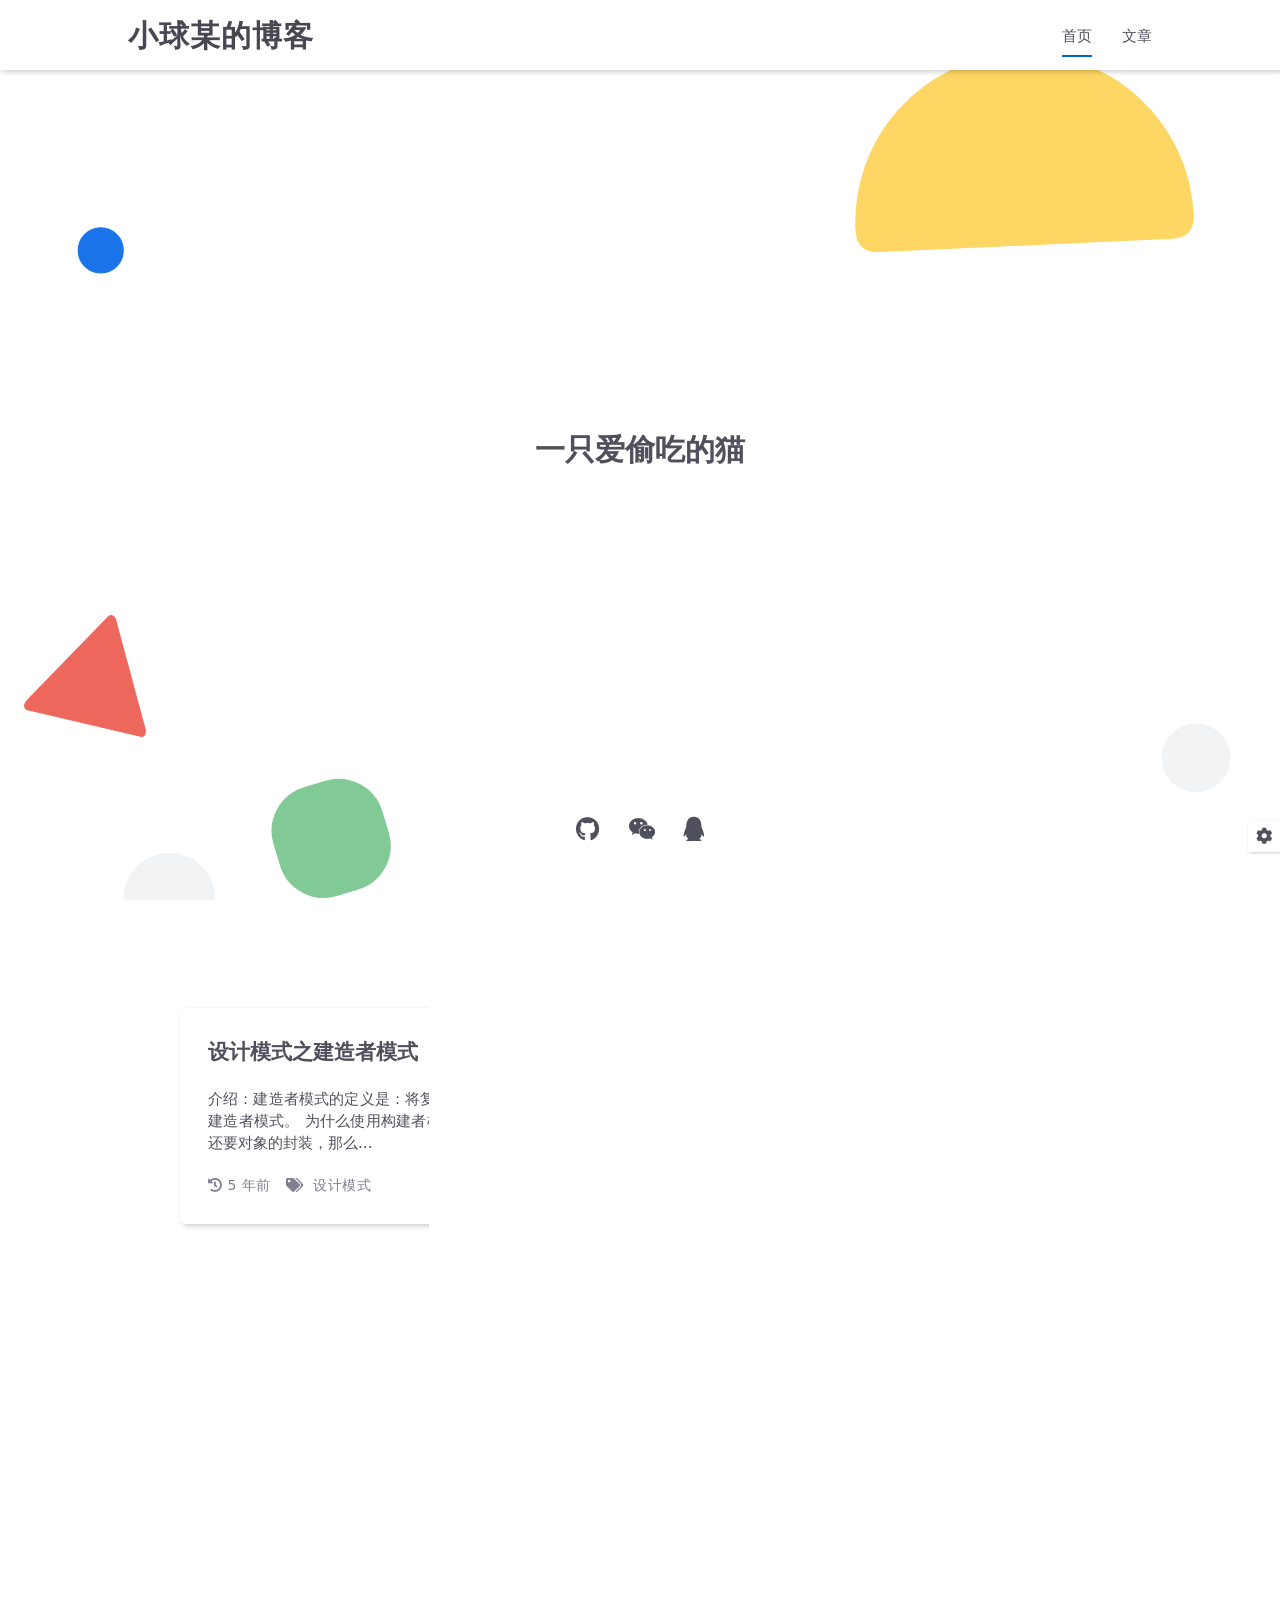
==== commit 49ea6e6b: "Site updated: 2021-10-27 19:52:51" ====
--- a/index.html
+++ b/index.html
@@ -1,5 +1,5 @@
 <!DOCTYPE html>
-<html lang="en">
+<html lang="zh-CN">
 <head>
     <meta charset="utf-8">
     <meta name="viewport" content="width=device-width, initial-scale=1, maximum-scale=1">
@@ -20,9 +20,9 @@
 
     <script id="hexo-configurations">
     let KEEP = window.KEEP || {};
-    KEEP.hexo_config = {"hostname":"example.com","root":"/","language":"en"};
+    KEEP.hexo_config = {"hostname":"example.com","root":"/","language":"zh-CN"};
     KEEP.theme_config = {"toc":{"enable":false,"number":false,"expand_all":false,"init_open":false},"style":{"primary_color":"#0066CC","avatar":"/images/itang.svg","favicon":"/images/itang.svg","article_img_align":"left","left_side_width":"260px","content_max_width":"920px","hover":{"shadow":false,"scale":false},"first_screen":{"enable":true,"background_img":"/images/bg.svg","description":"一只爱偷吃的猫"},"scroll":{"progress_bar":{"enable":true},"percent":{"enable":true}}},"local_search":{"enable":false,"preload":false},"code_copy":{"enable":false,"style":"default"},"pjax":{"enable":false},"lazyload":{"enable":false},"version":"3.4.3"};
-    KEEP.language_ago = {"second":"%s seconds ago","minute":"%s minutes ago","hour":"%s hours ago","day":"%s days ago","week":"%s weeks ago","month":"%s months ago","year":"%s years ago"};
+    KEEP.language_ago = {"second":"%s 秒前","minute":"%s 分钟前","hour":"%s 小时前","day":"%s 天前","week":"%s 周前","month":"%s 月前","year":"%s 年前"};
   </script>
 <meta name="generator" content="Hexo 5.4.0"></head>
 
@@ -51,7 +51,7 @@
                     
                         
                             <span class="s-icon-item github">
-                                <a target="_blank" href="your GitHub URL">
+                                <a target="_blank" href="https://github.com/huangjie-qq">
                                     <i class="fab fa-github"></i>
                                 </a>
                             </span>
@@ -176,6 +176,48 @@
                 
 
                 <h3 class="home-article-title">
+                    <a href="/2021/10/27/%E8%AE%BE%E8%AE%A1%E6%A8%A1%E5%BC%8F%E4%B9%8B%E5%BB%BA%E9%80%A0%E8%80%85%E6%A8%A1%E5%BC%8F/">
+                        设计模式之建造者模式
+                    </a>
+                </h3>
+
+                <div class="home-article-content markdown-body">
+                    
+                        介绍：建造者模式的定义是：将复杂对象的构造与它的表示分离，使同样的构建过程可以创建不同的表示，这样的设计模式被称为建造者模式。
+为什么使用构建者模式？什么场景使用构建者模式？
+假如我们需要一个对象，一个对象的创建非常的复杂，对象中还要对象的封装，那么...
+                    
+                </div>
+
+                <div class="home-article-meta-info-container">
+    <div class="home-article-meta-info">
+        <span><i class="fas fa-history"></i>&nbsp;<span class="home-article-date" data-date="Wed Oct 27 2021 18:03:43 GMT+0800">2021-10-27</span></span>
+        
+        
+            <span class="home-article-tag">
+                <i class="fas fa-tags"></i>&nbsp;
+                <ul>
+                    
+                        <li>
+                            
+                            <a href="/tags/%E8%AE%BE%E8%AE%A1%E6%A8%A1%E5%BC%8F/">设计模式</a>&nbsp;
+                        </li>
+                    
+                </ul>
+            </span>
+        
+    </div>
+
+    <a href="/2021/10/27/%E8%AE%BE%E8%AE%A1%E6%A8%A1%E5%BC%8F%E4%B9%8B%E5%BB%BA%E9%80%A0%E8%80%85%E6%A8%A1%E5%BC%8F/">阅读全文&nbsp;<i class="fas fa-angle-right"></i></a>
+</div>
+
+            </li>
+        
+            <li class="home-article-item">
+
+                
+
+                <h3 class="home-article-title">
                     <a href="/2021/10/26/demo2/">
                         利用反射+自定义注解 实现各种Bean之间的轻松转换
                     </a>
@@ -198,9 +240,21 @@
         <span><i class="fas fa-history"></i>&nbsp;<span class="home-article-date" data-date="Tue Oct 26 2021 23:46:54 GMT+0800">2021-10-26</span></span>
         
         
-    </div>
-
-    <a href="/2021/10/26/demo2/">Read more&nbsp;<i class="fas fa-angle-right"></i></a>
+            <span class="home-article-tag">
+                <i class="fas fa-tags"></i>&nbsp;
+                <ul>
+                    
+                        <li>
+                            
+                            <a href="/tags/java/">java</a>&nbsp;
+                        </li>
+                    
+                </ul>
+            </span>
+        
+    </div>
+
+    <a href="/2021/10/26/demo2/">阅读全文&nbsp;<i class="fas fa-angle-right"></i></a>
 </div>
 
             </li>
@@ -236,7 +290,7 @@
         </div>
         
         <div class="theme-info info-item">
-            Powered by <a target="_blank" href="https://hexo.io">Hexo</a>&nbsp;|&nbsp;Theme&nbsp;<a class="theme-version" target="_blank" href="https://github.com/XPoet/hexo-theme-keep">Keep v3.4.3</a>
+            由 <a target="_blank" href="https://hexo.io">Hexo</a> 驱动&nbsp;|&nbsp;主题&nbsp;<a class="theme-version" target="_blank" href="https://github.com/XPoet/hexo-theme-keep">Keep v3.4.3</a>
         </div>
         
         
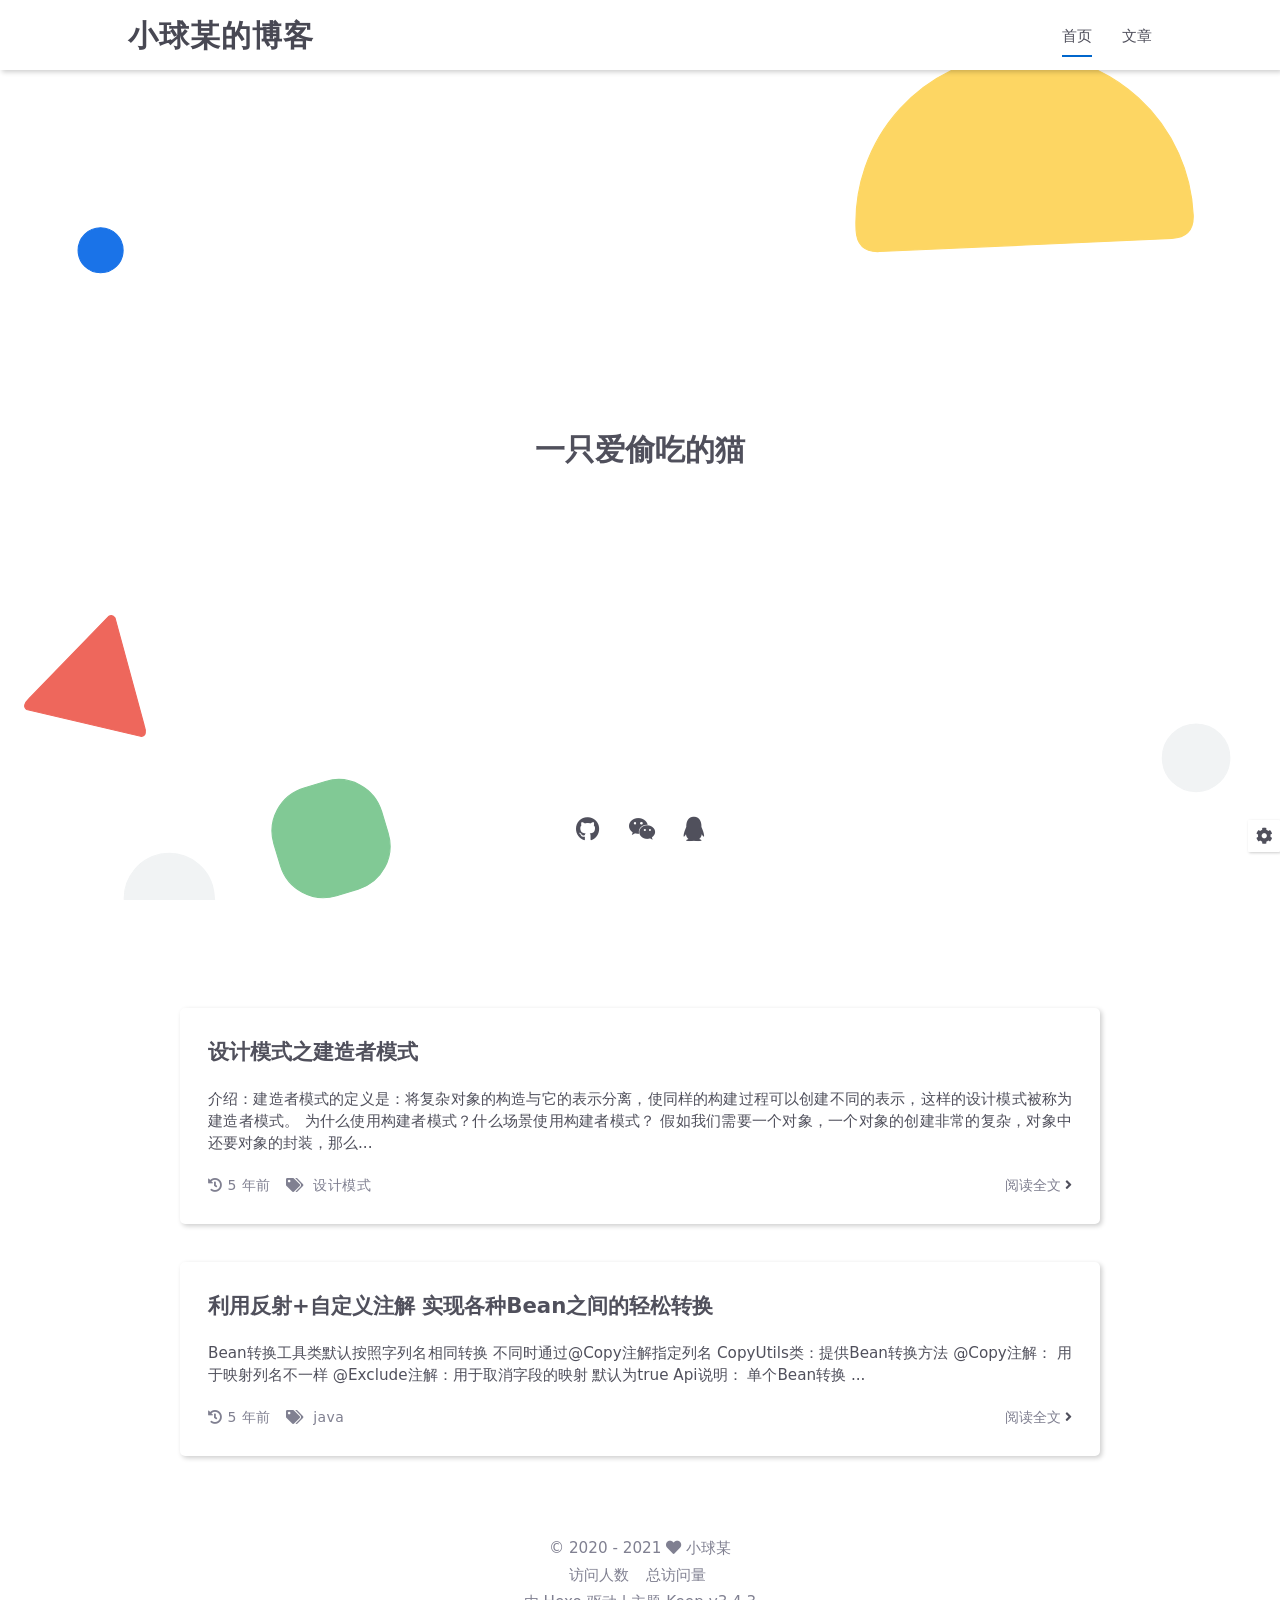
==== commit ef32d71e: "Site updated: 2021-10-27 23:12:35" ====
--- a/index.html
+++ b/index.html
@@ -289,6 +289,20 @@
             2021&nbsp;<i class="fas fa-heart icon-animate"></i>&nbsp;<a href="/">小球某</a>
         </div>
         
+            <script async  src="//busuanzi.ibruce.info/busuanzi/2.3/busuanzi.pure.mini.js"></script>
+            <div class="website-count info-item">
+                
+                    <span id="busuanzi_container_site_uv">
+                        访问人数&nbsp;<span id="busuanzi_value_site_uv"></span>&ensp;
+                    </span>
+                
+                
+                    <span id="busuanzi_container_site_pv">
+                        总访问量&nbsp;<span id="busuanzi_value_site_pv"></span>
+                    </span>
+                
+            </div>
+        
         <div class="theme-info info-item">
             由 <a target="_blank" href="https://hexo.io">Hexo</a> 驱动&nbsp;|&nbsp;主题&nbsp;<a class="theme-version" target="_blank" href="https://github.com/XPoet/hexo-theme-keep">Keep v3.4.3</a>
         </div>
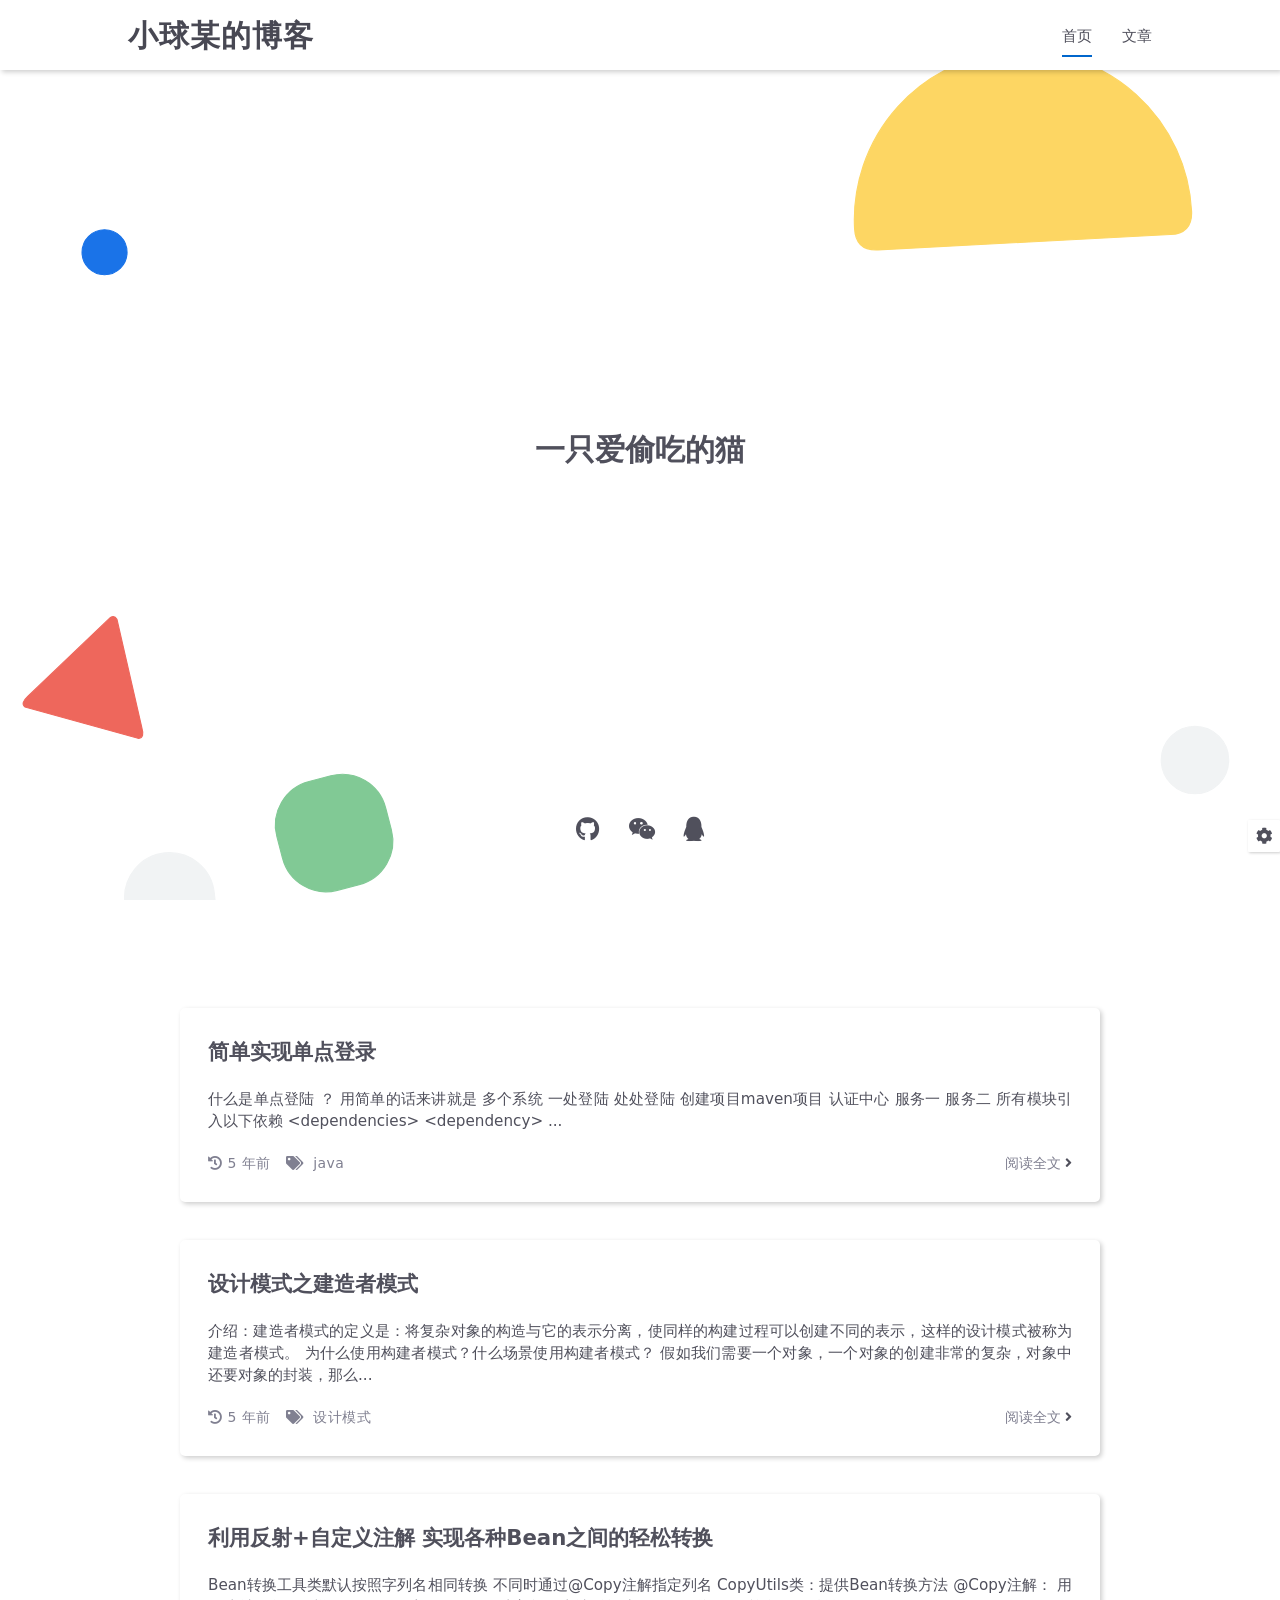
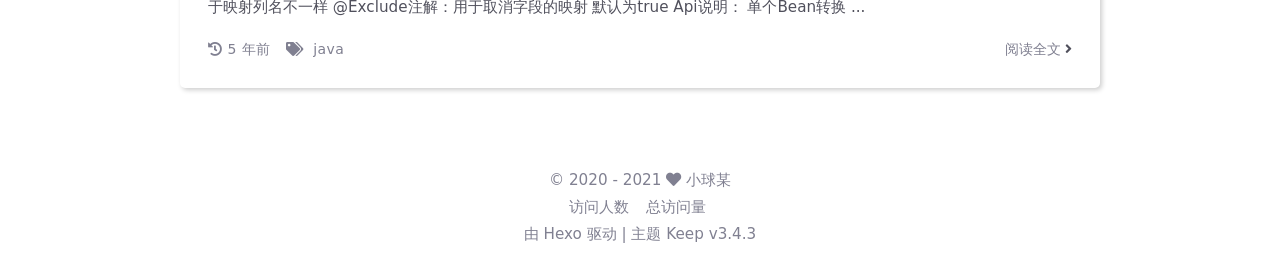
==== commit 7aaa17da: "Site updated: 2021-10-31 16:52:53" ====
--- a/index.html
+++ b/index.html
@@ -176,6 +176,57 @@
                 
 
                 <h3 class="home-article-title">
+                    <a href="/2021/10/31/SSO-%E5%8D%95%E7%82%B9%E7%99%BB%E5%BD%95/">
+                        简单实现单点登录
+                    </a>
+                </h3>
+
+                <div class="home-article-content markdown-body">
+                    
+                        什么是单点登陆 ？
+用简单的话来讲就是 多个系统  一处登陆 处处登陆
+创建项目maven项目
+认证中心
+服务一
+服务二
+
+
+所有模块引入以下依赖
+ &lt;dependencies&gt;
+        &lt;dependency&gt;
+  ...
+                    
+                </div>
+
+                <div class="home-article-meta-info-container">
+    <div class="home-article-meta-info">
+        <span><i class="fas fa-history"></i>&nbsp;<span class="home-article-date" data-date="Sun Oct 31 2021 00:51:56 GMT+0800">2021-10-31</span></span>
+        
+        
+            <span class="home-article-tag">
+                <i class="fas fa-tags"></i>&nbsp;
+                <ul>
+                    
+                        <li>
+                            
+                            <a href="/tags/java/">java</a>&nbsp;
+                        </li>
+                    
+                </ul>
+            </span>
+        
+    </div>
+
+    <a href="/2021/10/31/SSO-%E5%8D%95%E7%82%B9%E7%99%BB%E5%BD%95/">阅读全文&nbsp;<i class="fas fa-angle-right"></i></a>
+</div>
+
+            </li>
+        
+            <li class="home-article-item">
+
+                
+
+                <h3 class="home-article-title">
                     <a href="/2021/10/27/%E8%AE%BE%E8%AE%A1%E6%A8%A1%E5%BC%8F%E4%B9%8B%E5%BB%BA%E9%80%A0%E8%80%85%E6%A8%A1%E5%BC%8F/">
                         设计模式之建造者模式
                     </a>
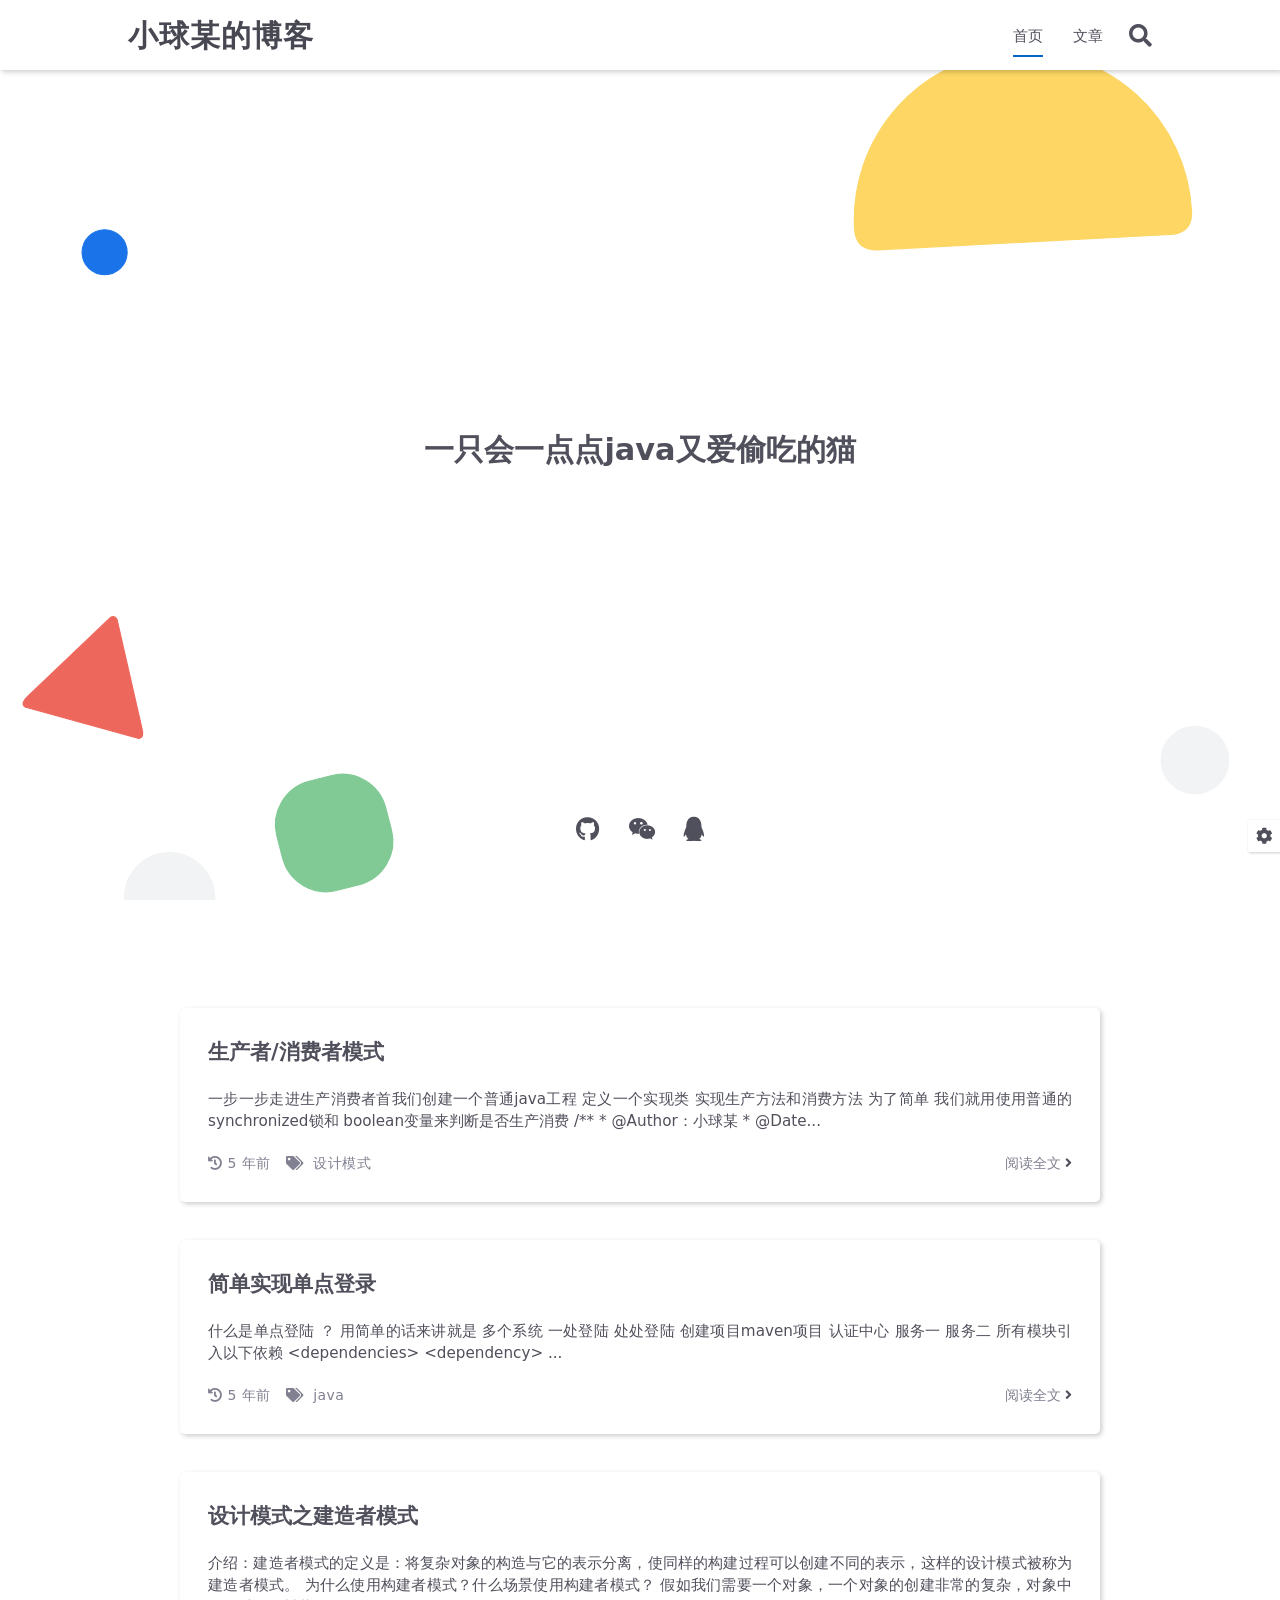
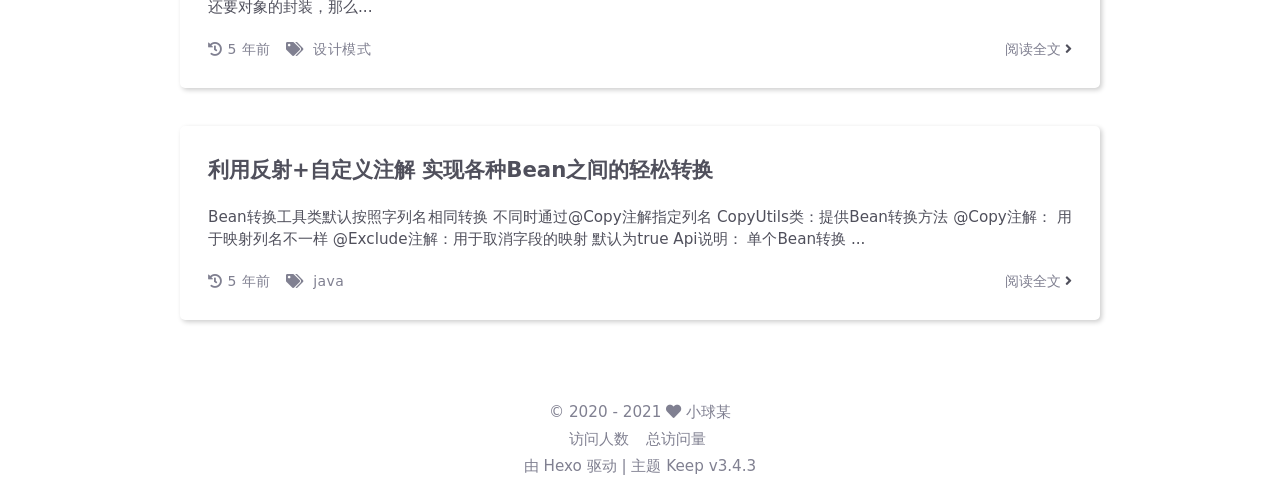
==== commit 473c8661: "Site updated: 2021-11-06 01:53:48" ====
--- a/index.html
+++ b/index.html
@@ -20,8 +20,8 @@
 
     <script id="hexo-configurations">
     let KEEP = window.KEEP || {};
-    KEEP.hexo_config = {"hostname":"example.com","root":"/","language":"zh-CN"};
-    KEEP.theme_config = {"toc":{"enable":false,"number":false,"expand_all":false,"init_open":false},"style":{"primary_color":"#0066CC","avatar":"/images/itang.svg","favicon":"/images/itang.svg","article_img_align":"left","left_side_width":"260px","content_max_width":"920px","hover":{"shadow":false,"scale":false},"first_screen":{"enable":true,"background_img":"/images/bg.svg","description":"一只爱偷吃的猫"},"scroll":{"progress_bar":{"enable":true},"percent":{"enable":true}}},"local_search":{"enable":false,"preload":false},"code_copy":{"enable":false,"style":"default"},"pjax":{"enable":false},"lazyload":{"enable":false},"version":"3.4.3"};
+    KEEP.hexo_config = {"hostname":"example.com","root":"/","language":"zh-CN","path":"search.json"};
+    KEEP.theme_config = {"toc":{"enable":false,"number":false,"expand_all":false,"init_open":false},"style":{"primary_color":"#0066CC","avatar":"/images/itang.svg","favicon":"/images/itang.svg","article_img_align":"left","left_side_width":"260px","content_max_width":"920px","hover":{"shadow":false,"scale":false},"first_screen":{"enable":true,"background_img":"/images/bg.svg","description":"一只会一点点java又爱偷吃的猫"},"scroll":{"progress_bar":{"enable":true},"percent":{"enable":true}}},"local_search":{"enable":true,"preload":true},"code_copy":{"enable":false,"style":"default"},"pjax":{"enable":false},"lazyload":{"enable":false},"version":"3.4.3"};
     KEEP.language_ago = {"second":"%s 秒前","minute":"%s 分钟前","hour":"%s 小时前","day":"%s 天前","week":"%s 周前","month":"%s 月前","year":"%s 年前"};
   </script>
 <meta name="generator" content="Hexo 5.4.0"></head>
@@ -43,7 +43,7 @@
         <div class="first-screen-container flex-center fade-in-down-animation">
     <div class="content flex-center">
         <div class="description">
-            一只爱偷吃的猫
+            一只会一点点java又爱偷吃的猫
         </div>
         
             <div class="s-icon-list">
@@ -129,9 +129,15 @@
                         </li>
                     
                     
+                        <li class="menu-item search search-popup-trigger">
+                            <i class="fas fa-search"></i>
+                        </li>
+                    
                 </ul>
             </div>
             <div class="mobile">
+                
+                    <div class="icon-item search search-popup-trigger"><i class="fas fa-search"></i></div>
                 
                 <div class="icon-item menu-bar">
                     <div class="menu-bar-middle"></div>
@@ -176,6 +182,51 @@
                 
 
                 <h3 class="home-article-title">
+                    <a href="/2021/11/05/%E7%94%9F%E6%88%90%E8%80%85-%E6%B6%88%E8%B4%B9%E8%80%85%E6%A8%A1%E5%BC%8F/">
+                        生产者/消费者模式
+                    </a>
+                </h3>
+
+                <div class="home-article-content markdown-body">
+                    
+                        一步一步走进生产消费者首我们创建一个普通java工程
+定义一个实现类 实现生产方法和消费方法 
+为了简单 我们就用使用普通的synchronized锁和  boolean变量来判断是否生产消费 
+/**
+ * @Author：小球某
+ * @Date...
+                    
+                </div>
+
+                <div class="home-article-meta-info-container">
+    <div class="home-article-meta-info">
+        <span><i class="fas fa-history"></i>&nbsp;<span class="home-article-date" data-date="Fri Nov 05 2021 23:47:33 GMT+0800">2021-11-05</span></span>
+        
+        
+            <span class="home-article-tag">
+                <i class="fas fa-tags"></i>&nbsp;
+                <ul>
+                    
+                        <li>
+                            
+                            <a href="/tags/%E8%AE%BE%E8%AE%A1%E6%A8%A1%E5%BC%8F/">设计模式</a>&nbsp;
+                        </li>
+                    
+                </ul>
+            </span>
+        
+    </div>
+
+    <a href="/2021/11/05/%E7%94%9F%E6%88%90%E8%80%85-%E6%B6%88%E8%B4%B9%E8%80%85%E6%A8%A1%E5%BC%8F/">阅读全文&nbsp;<i class="fas fa-angle-right"></i></a>
+</div>
+
+            </li>
+        
+            <li class="home-article-item">
+
+                
+
+                <h3 class="home-article-title">
                     <a href="/2021/10/31/SSO-%E5%8D%95%E7%82%B9%E7%99%BB%E5%BD%95/">
                         简单实现单点登录
                     </a>
@@ -419,6 +470,35 @@
 
 
     
+        <div class="search-pop-overlay">
+    <div class="popup search-popup">
+        <div class="search-header">
+          <span class="search-input-field-pre">
+            <i class="fas fa-keyboard"></i>
+          </span>
+            <div class="search-input-container">
+                <input autocomplete="off"
+                       autocorrect="off"
+                       autocapitalize="off"
+                       placeholder="搜索..."
+                       spellcheck="false"
+                       type="search"
+                       class="search-input"
+                >
+            </div>
+            <span class="popup-btn-close">
+                <i class="fas fa-times"></i>
+            </span>
+        </div>
+        <div id="search-result">
+            <div id="no-result">
+                <i class="fas fa-spinner fa-pulse fa-5x fa-fw"></i>
+            </div>
+        </div>
+    </div>
+</div>
+
+    
 
 </main>
 
@@ -436,6 +516,10 @@
 
 <script src="/js/dark-light-toggle.js"></script>
 
+
+
+    
+<script src="/js/local-search.js"></script>
 
 
 
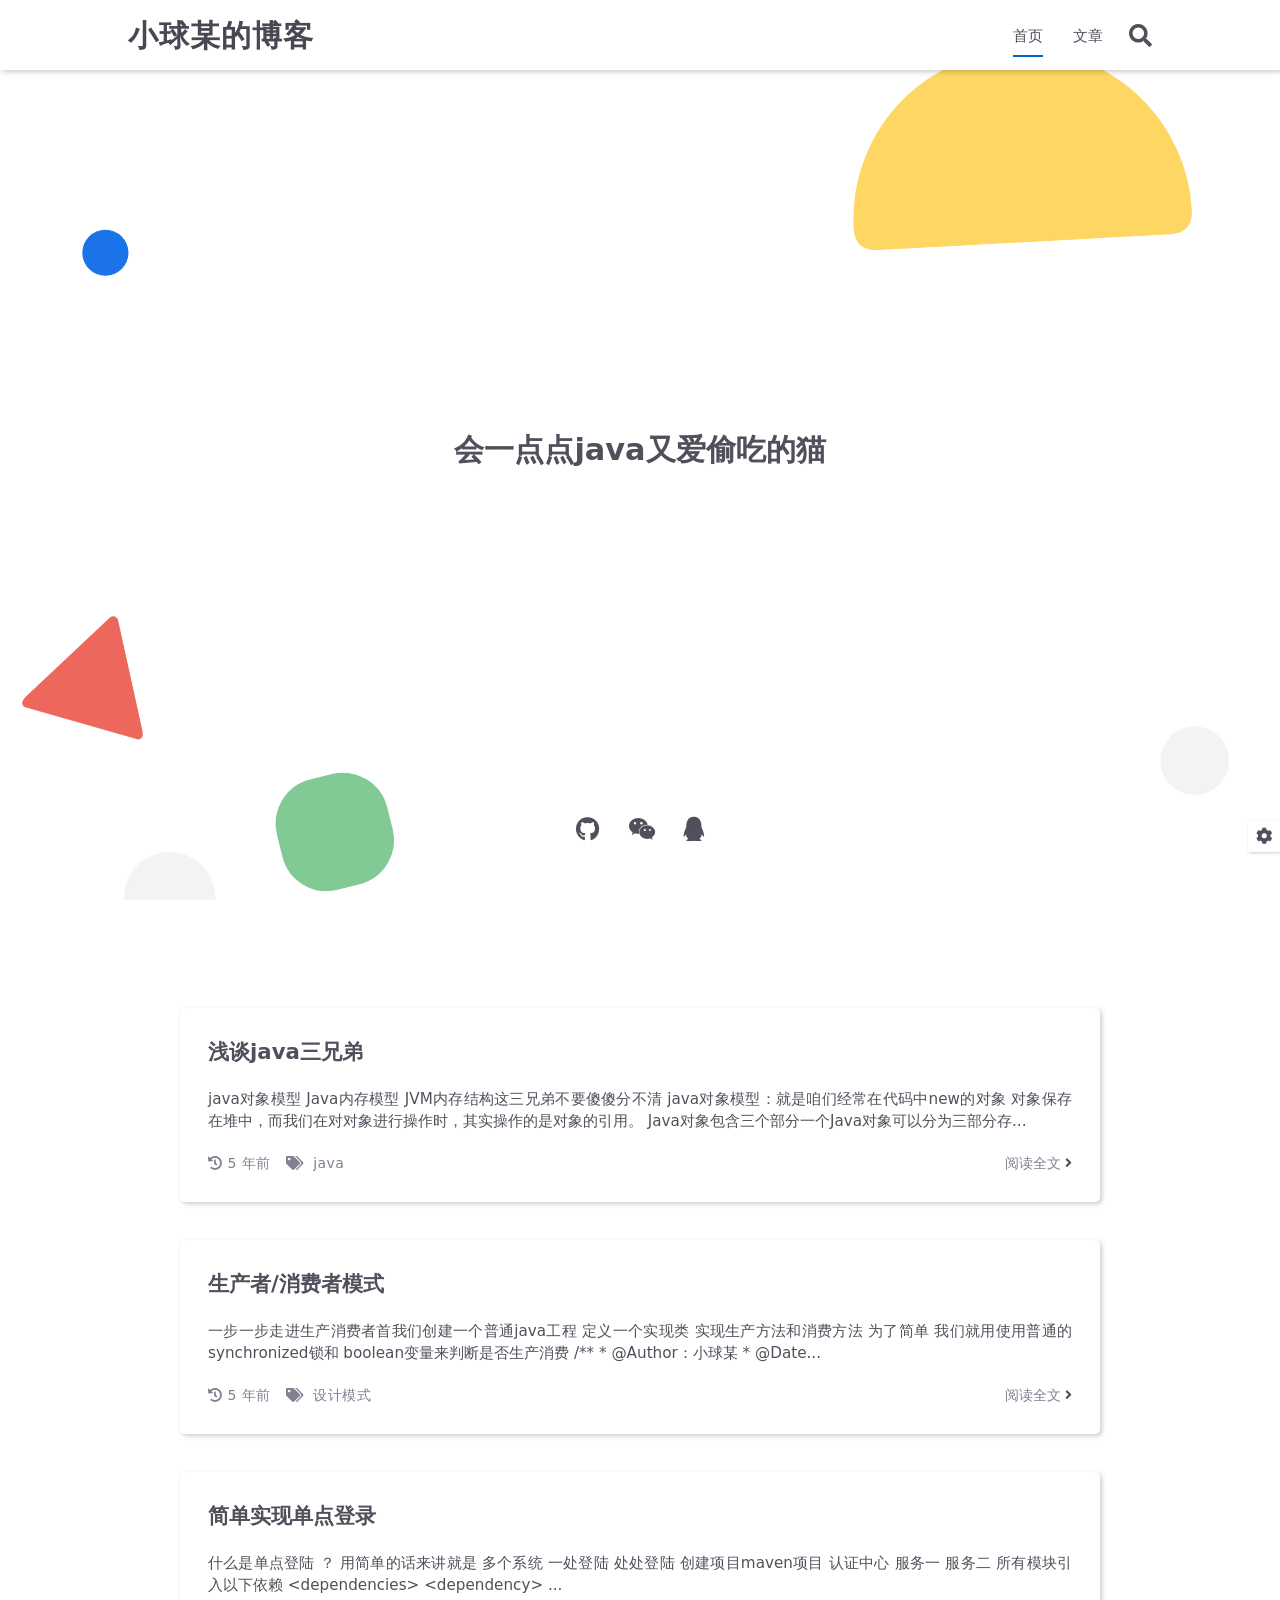
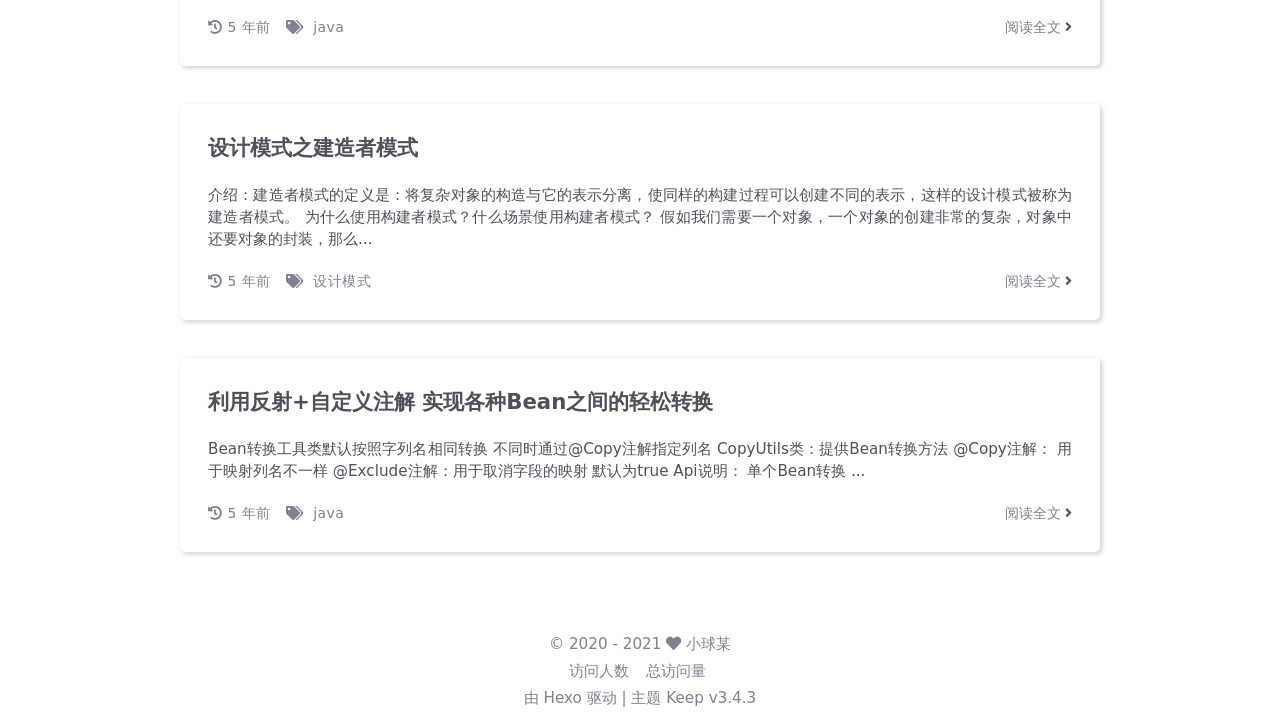
==== commit a92b1d9d: "Site updated: 2021-11-10 02:27:28" ====
--- a/index.html
+++ b/index.html
@@ -21,7 +21,7 @@
     <script id="hexo-configurations">
     let KEEP = window.KEEP || {};
     KEEP.hexo_config = {"hostname":"example.com","root":"/","language":"zh-CN","path":"search.json"};
-    KEEP.theme_config = {"toc":{"enable":false,"number":false,"expand_all":false,"init_open":false},"style":{"primary_color":"#0066CC","avatar":"/images/itang.svg","favicon":"/images/itang.svg","article_img_align":"left","left_side_width":"260px","content_max_width":"920px","hover":{"shadow":false,"scale":false},"first_screen":{"enable":true,"background_img":"/images/bg.svg","description":"一只会一点点java又爱偷吃的猫"},"scroll":{"progress_bar":{"enable":true},"percent":{"enable":true}}},"local_search":{"enable":true,"preload":true},"code_copy":{"enable":false,"style":"default"},"pjax":{"enable":false},"lazyload":{"enable":false},"version":"3.4.3"};
+    KEEP.theme_config = {"toc":{"enable":false,"number":false,"expand_all":false,"init_open":false},"style":{"primary_color":"#0066CC","avatar":"/images/itang.svg","favicon":"/images/itang.svg","article_img_align":"left","left_side_width":"260px","content_max_width":"920px","hover":{"shadow":false,"scale":false},"first_screen":{"enable":true,"background_img":"/images/bg.svg","description":"会一点点java又爱偷吃的猫"},"scroll":{"progress_bar":{"enable":true},"percent":{"enable":true}}},"local_search":{"enable":true,"preload":true},"code_copy":{"enable":false,"style":"default"},"pjax":{"enable":false},"lazyload":{"enable":false},"version":"3.4.3"};
     KEEP.language_ago = {"second":"%s 秒前","minute":"%s 分钟前","hour":"%s 小时前","day":"%s 天前","week":"%s 周前","month":"%s 月前","year":"%s 年前"};
   </script>
 <meta name="generator" content="Hexo 5.4.0"></head>
@@ -43,7 +43,7 @@
         <div class="first-screen-container flex-center fade-in-down-animation">
     <div class="content flex-center">
         <div class="description">
-            一只会一点点java又爱偷吃的猫
+            会一点点java又爱偷吃的猫
         </div>
         
             <div class="s-icon-list">
@@ -176,6 +176,48 @@
                 
                     <div class="home-content-container fade-in-down-animation">
     <ul class="home-article-list">
+        
+            <li class="home-article-item">
+
+                
+
+                <h3 class="home-article-title">
+                    <a href="/2021/11/09/java%E4%B8%89%E5%85%84%E5%BC%9F/">
+                        浅谈java三兄弟
+                    </a>
+                </h3>
+
+                <div class="home-article-content markdown-body">
+                    
+                        java对象模型 Java内存模型 JVM内存结构这三兄弟不要傻傻分不清
+java对象模型：就是咱们经常在代码中new的对象 对象保存在堆中，而我们在对对象进行操作时，其实操作的是对象的引用。
+Java对象包含三个部分一个Java对象可以分为三部分存...
+                    
+                </div>
+
+                <div class="home-article-meta-info-container">
+    <div class="home-article-meta-info">
+        <span><i class="fas fa-history"></i>&nbsp;<span class="home-article-date" data-date="Tue Nov 09 2021 23:48:33 GMT+0800">2021-11-09</span></span>
+        
+        
+            <span class="home-article-tag">
+                <i class="fas fa-tags"></i>&nbsp;
+                <ul>
+                    
+                        <li>
+                            
+                            <a href="/tags/java/">java</a>&nbsp;
+                        </li>
+                    
+                </ul>
+            </span>
+        
+    </div>
+
+    <a href="/2021/11/09/java%E4%B8%89%E5%85%84%E5%BC%9F/">阅读全文&nbsp;<i class="fas fa-angle-right"></i></a>
+</div>
+
+            </li>
         
             <li class="home-article-item">
 
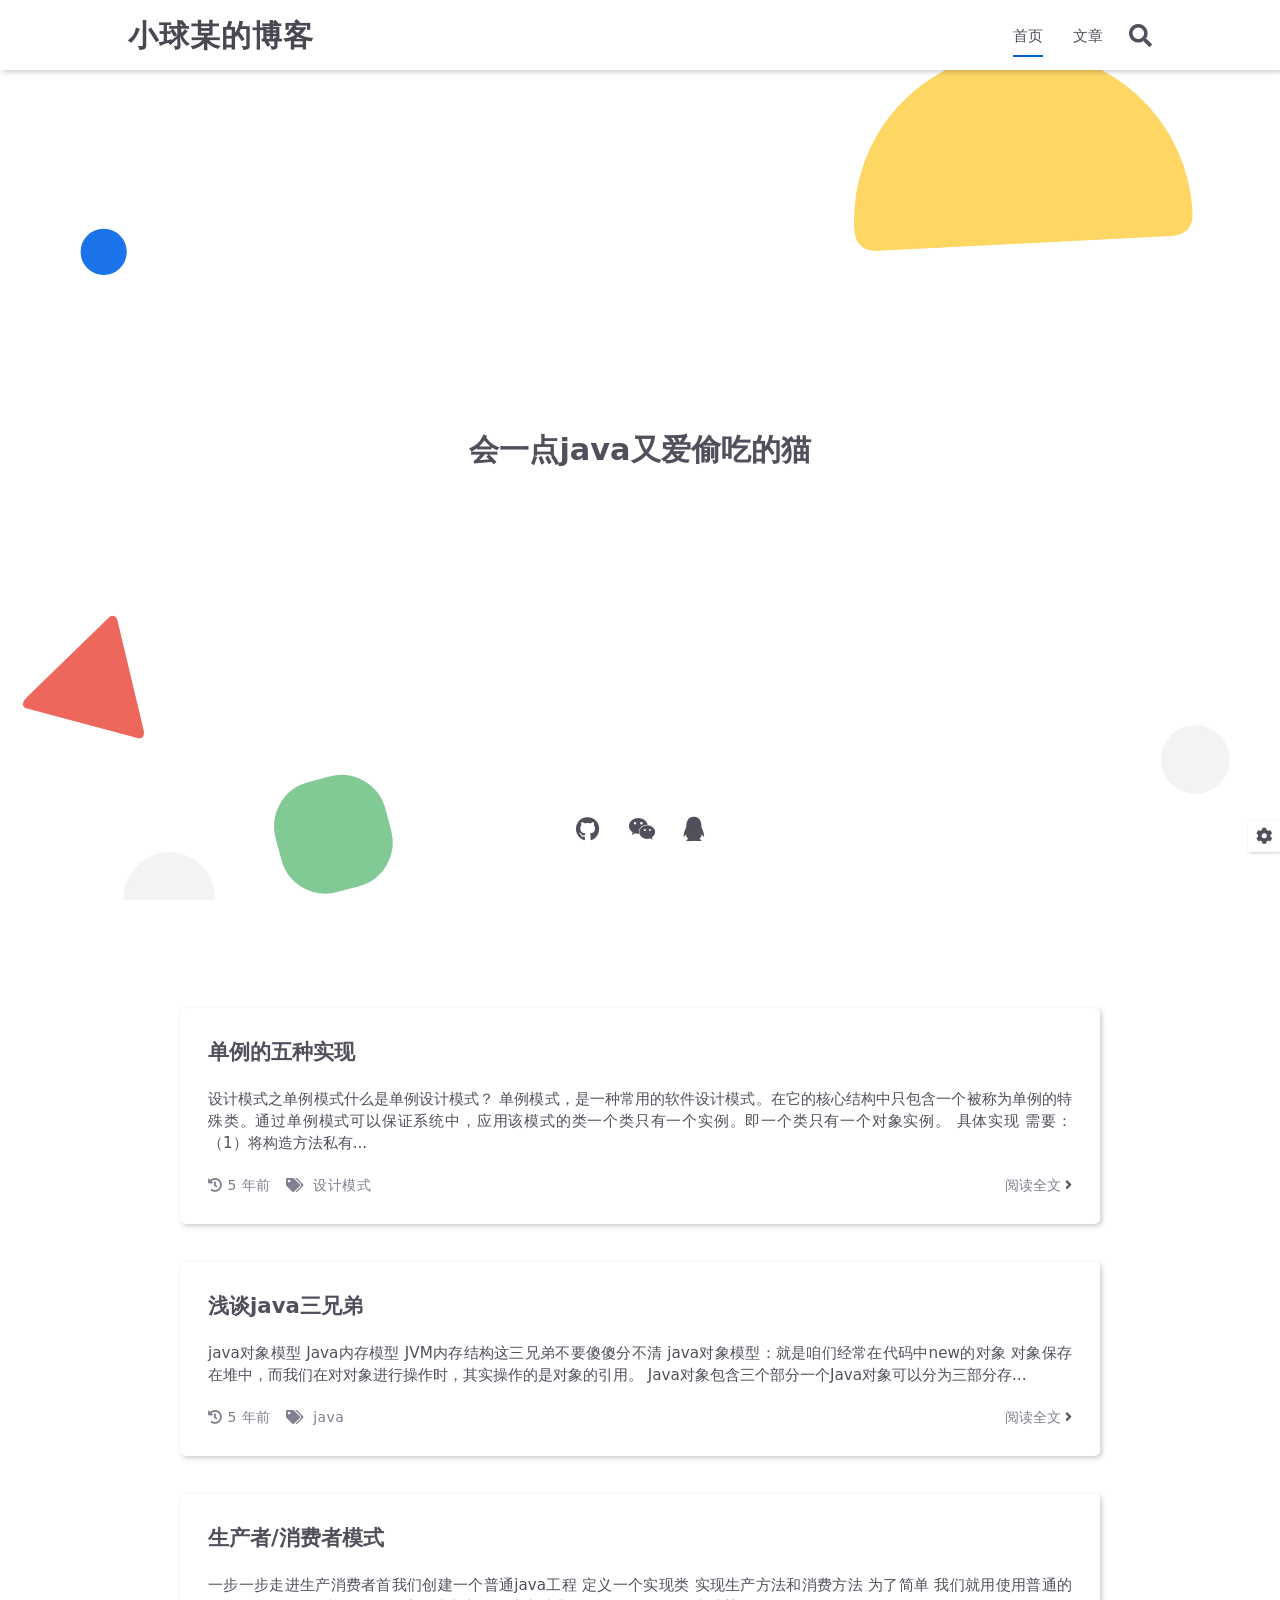
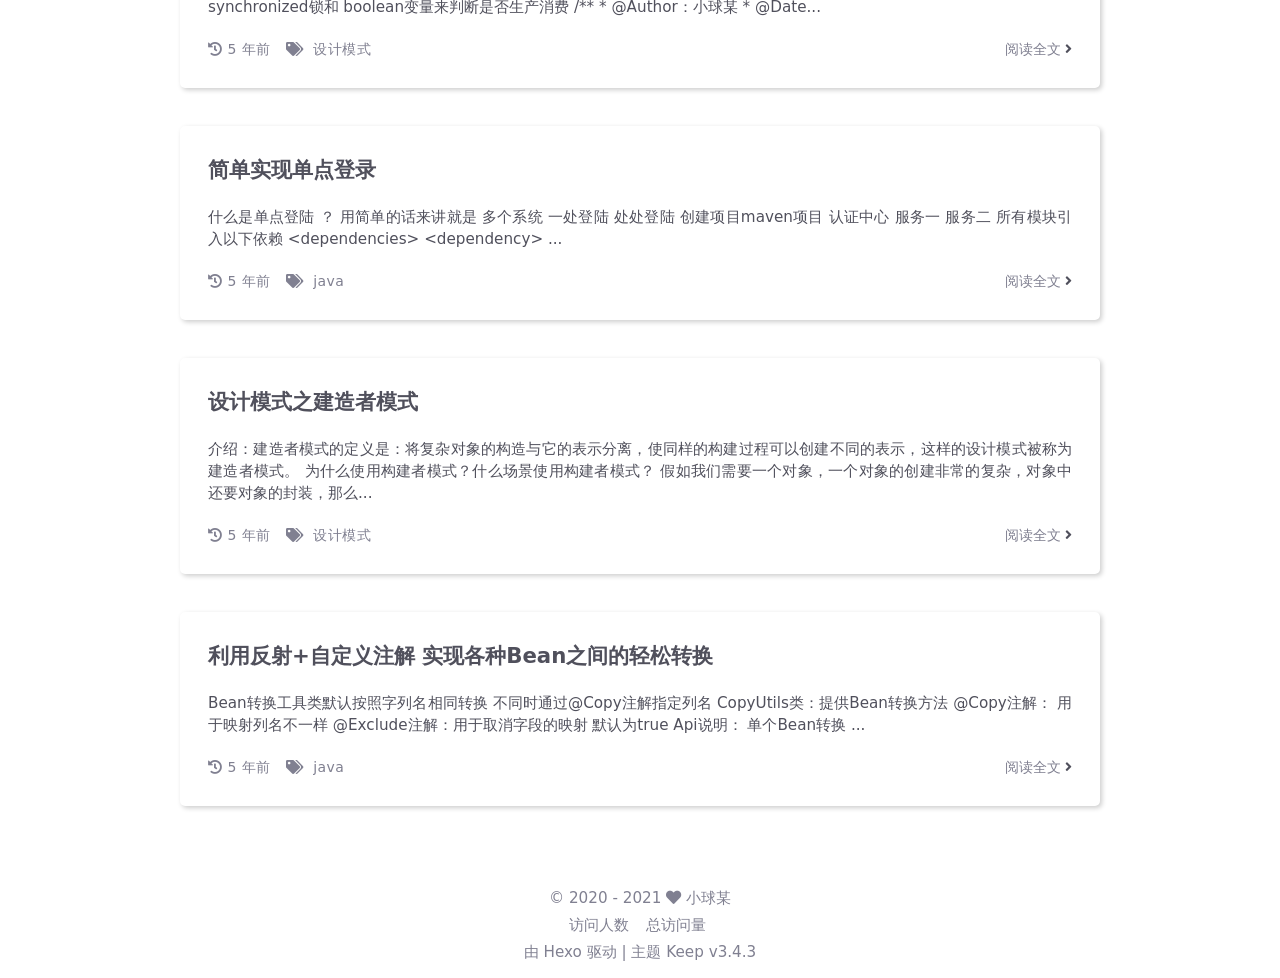
==== commit bedf8d13: "Site updated: 2021-11-17 17:09:23" ====
--- a/index.html
+++ b/index.html
@@ -21,7 +21,7 @@
     <script id="hexo-configurations">
     let KEEP = window.KEEP || {};
     KEEP.hexo_config = {"hostname":"example.com","root":"/","language":"zh-CN","path":"search.json"};
-    KEEP.theme_config = {"toc":{"enable":false,"number":false,"expand_all":false,"init_open":false},"style":{"primary_color":"#0066CC","avatar":"/images/itang.svg","favicon":"/images/itang.svg","article_img_align":"left","left_side_width":"260px","content_max_width":"920px","hover":{"shadow":false,"scale":false},"first_screen":{"enable":true,"background_img":"/images/bg.svg","description":"会一点点java又爱偷吃的猫"},"scroll":{"progress_bar":{"enable":true},"percent":{"enable":true}}},"local_search":{"enable":true,"preload":true},"code_copy":{"enable":false,"style":"default"},"pjax":{"enable":false},"lazyload":{"enable":false},"version":"3.4.3"};
+    KEEP.theme_config = {"toc":{"enable":false,"number":false,"expand_all":false,"init_open":false},"style":{"primary_color":"#0066CC","avatar":"/images/itang.svg","favicon":"/images/itang.svg","article_img_align":"left","left_side_width":"260px","content_max_width":"920px","hover":{"shadow":false,"scale":false},"first_screen":{"enable":true,"background_img":"/images/bg.svg","description":"会一点java又爱偷吃的猫"},"scroll":{"progress_bar":{"enable":true},"percent":{"enable":true}}},"local_search":{"enable":true,"preload":true},"code_copy":{"enable":true,"style":"default"},"pjax":{"enable":false},"lazyload":{"enable":false},"version":"3.4.3"};
     KEEP.language_ago = {"second":"%s 秒前","minute":"%s 分钟前","hour":"%s 小时前","day":"%s 天前","week":"%s 周前","month":"%s 月前","year":"%s 年前"};
   </script>
 <meta name="generator" content="Hexo 5.4.0"></head>
@@ -43,7 +43,7 @@
         <div class="first-screen-container flex-center fade-in-down-animation">
     <div class="content flex-center">
         <div class="description">
-            会一点点java又爱偷吃的猫
+            会一点java又爱偷吃的猫
         </div>
         
             <div class="s-icon-list">
@@ -176,6 +176,50 @@
                 
                     <div class="home-content-container fade-in-down-animation">
     <ul class="home-article-list">
+        
+            <li class="home-article-item">
+
+                
+
+                <h3 class="home-article-title">
+                    <a href="/2021/11/16/%E5%8D%95%E4%BE%8B%E8%AE%BE%E8%AE%A1%E6%A8%A1%E5%BC%8F/">
+                        单例的五种实现
+                    </a>
+                </h3>
+
+                <div class="home-article-content markdown-body">
+                    
+                        设计模式之单例模式什么是单例设计模式？
+单例模式，是一种常用的软件设计模式。在它的核心结构中只包含一个被称为单例的特殊类。通过单例模式可以保证系统中，应用该模式的类一个类只有一个实例。即一个类只有一个对象实例。
+具体实现
+需要：
+（1）将构造方法私有...
+                    
+                </div>
+
+                <div class="home-article-meta-info-container">
+    <div class="home-article-meta-info">
+        <span><i class="fas fa-history"></i>&nbsp;<span class="home-article-date" data-date="Tue Nov 16 2021 23:33:26 GMT+0800">2021-11-16</span></span>
+        
+        
+            <span class="home-article-tag">
+                <i class="fas fa-tags"></i>&nbsp;
+                <ul>
+                    
+                        <li>
+                            
+                            <a href="/tags/%E8%AE%BE%E8%AE%A1%E6%A8%A1%E5%BC%8F/">设计模式</a>&nbsp;
+                        </li>
+                    
+                </ul>
+            </span>
+        
+    </div>
+
+    <a href="/2021/11/16/%E5%8D%95%E4%BE%8B%E8%AE%BE%E8%AE%A1%E6%A8%A1%E5%BC%8F/">阅读全文&nbsp;<i class="fas fa-angle-right"></i></a>
+</div>
+
+            </li>
         
             <li class="home-article-item">
 
@@ -566,6 +610,10 @@
 
 
 
+    
+<script src="/js/code-copy.js"></script>
+
+
 
 
 
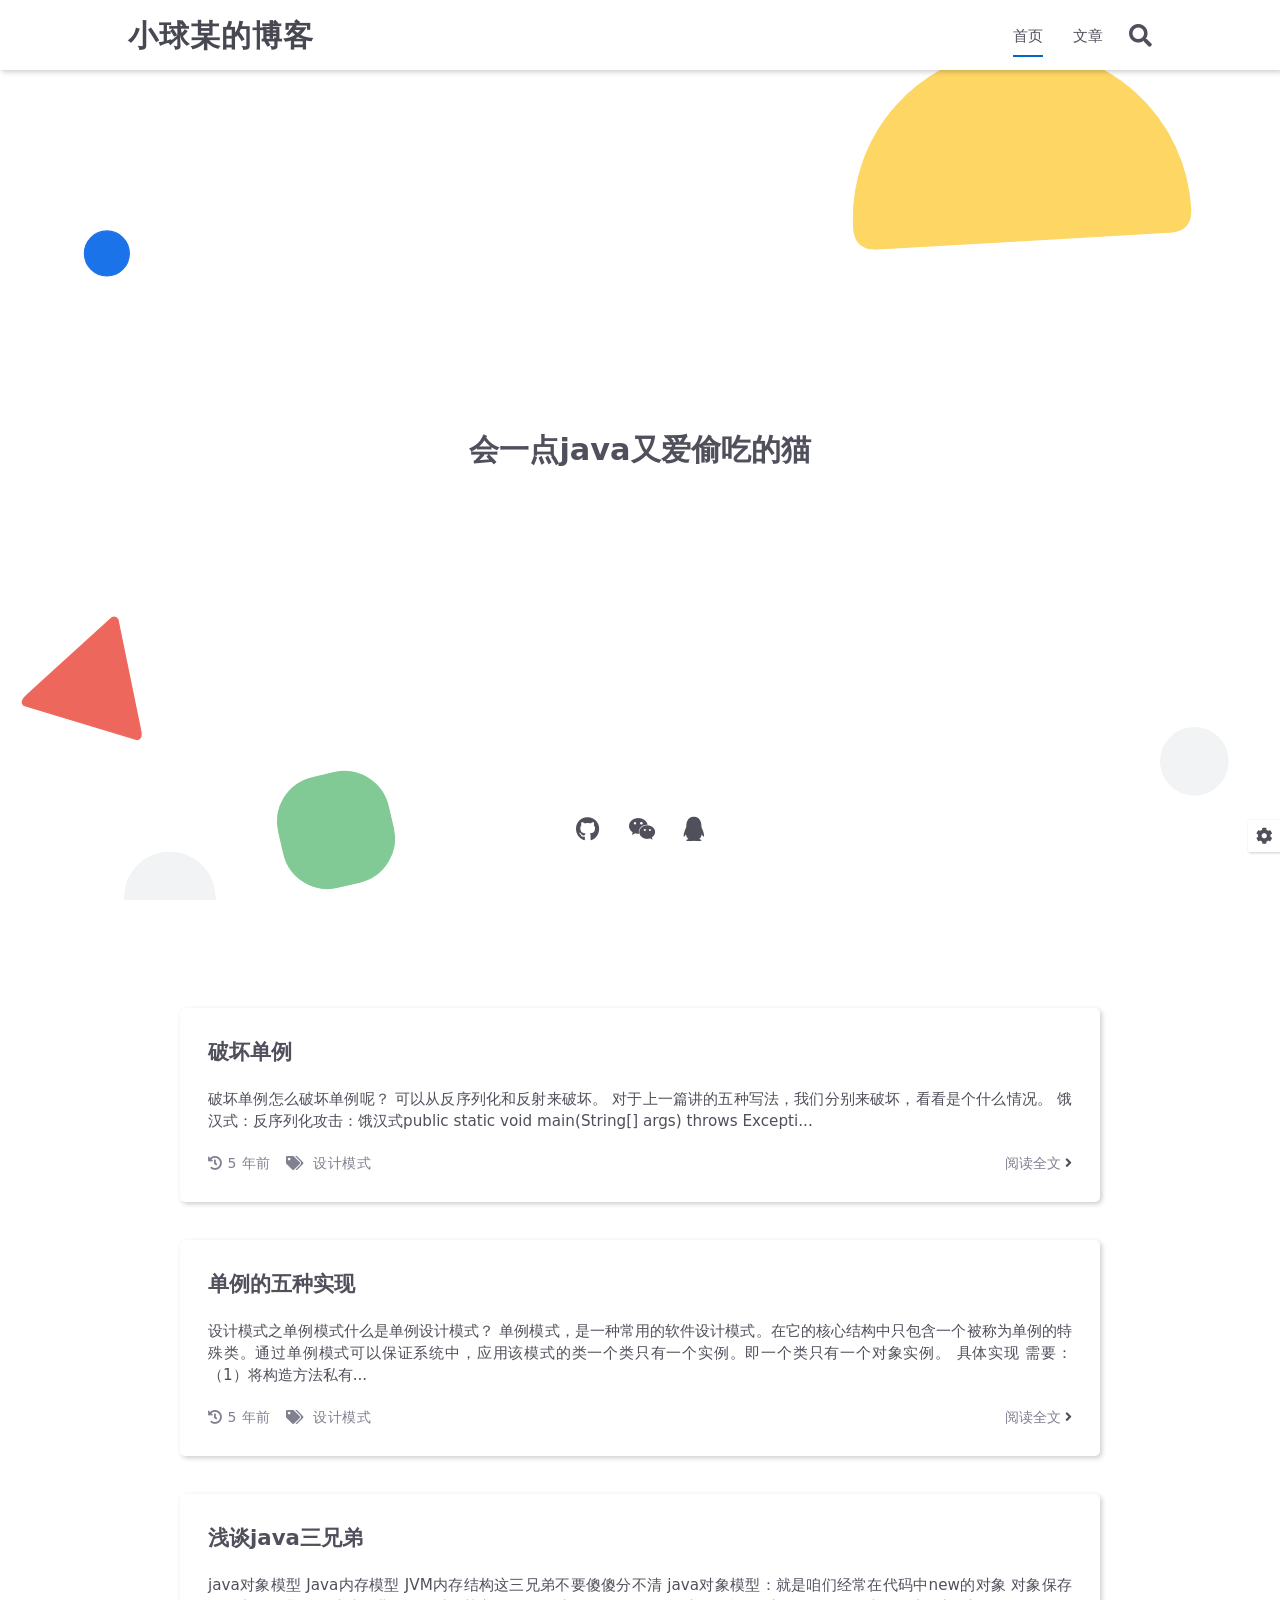
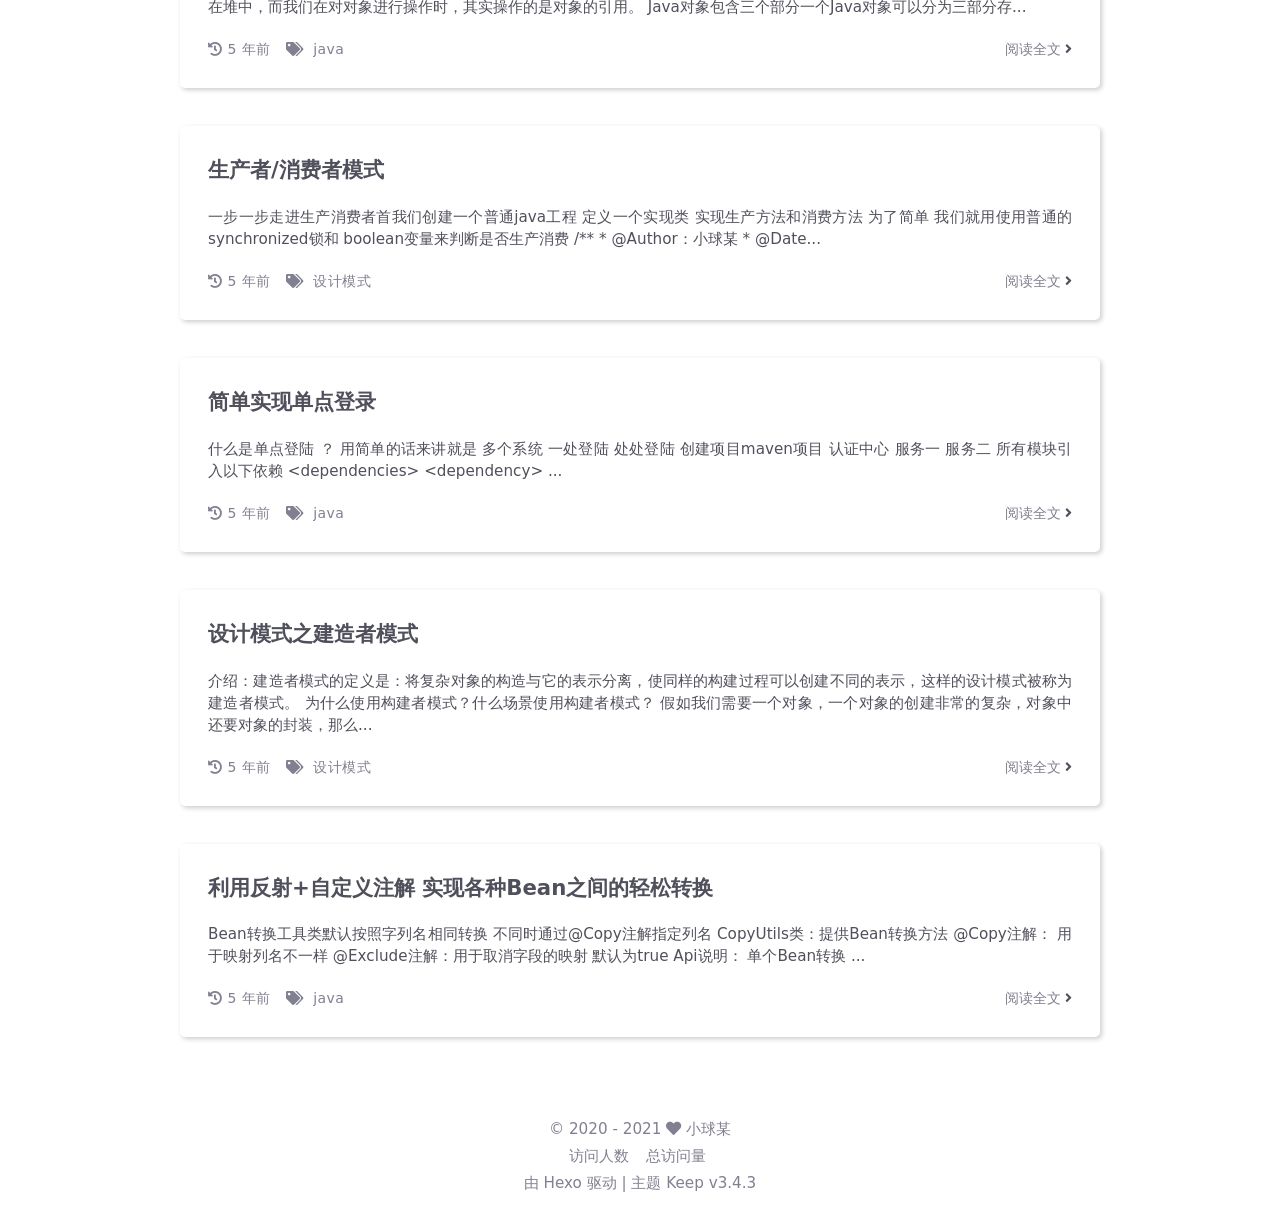
==== commit 5a346a31: "Site updated: 2021-11-26 16:34:04" ====
--- a/index.html
+++ b/index.html
@@ -176,6 +176,49 @@
                 
                     <div class="home-content-container fade-in-down-animation">
     <ul class="home-article-list">
+        
+            <li class="home-article-item">
+
+                
+
+                <h3 class="home-article-title">
+                    <a href="/2021/11/25/%E7%A0%B4%E5%9D%8F%E5%8D%95%E4%BE%8B/">
+                        破坏单例
+                    </a>
+                </h3>
+
+                <div class="home-article-content markdown-body">
+                    
+                        破坏单例怎么破坏单例呢？
+可以从反序列化和反射来破坏。
+对于上一篇讲的五种写法，我们分别来破坏，看看是个什么情况。
+饿汉式：反序列化攻击：饿汉式public static void main(String[] args) throws Excepti...
+                    
+                </div>
+
+                <div class="home-article-meta-info-container">
+    <div class="home-article-meta-info">
+        <span><i class="fas fa-history"></i>&nbsp;<span class="home-article-date" data-date="Thu Nov 25 2021 23:25:27 GMT+0800">2021-11-25</span></span>
+        
+        
+            <span class="home-article-tag">
+                <i class="fas fa-tags"></i>&nbsp;
+                <ul>
+                    
+                        <li>
+                            
+                            <a href="/tags/%E8%AE%BE%E8%AE%A1%E6%A8%A1%E5%BC%8F/">设计模式</a>&nbsp;
+                        </li>
+                    
+                </ul>
+            </span>
+        
+    </div>
+
+    <a href="/2021/11/25/%E7%A0%B4%E5%9D%8F%E5%8D%95%E4%BE%8B/">阅读全文&nbsp;<i class="fas fa-angle-right"></i></a>
+</div>
+
+            </li>
         
             <li class="home-article-item">
 
